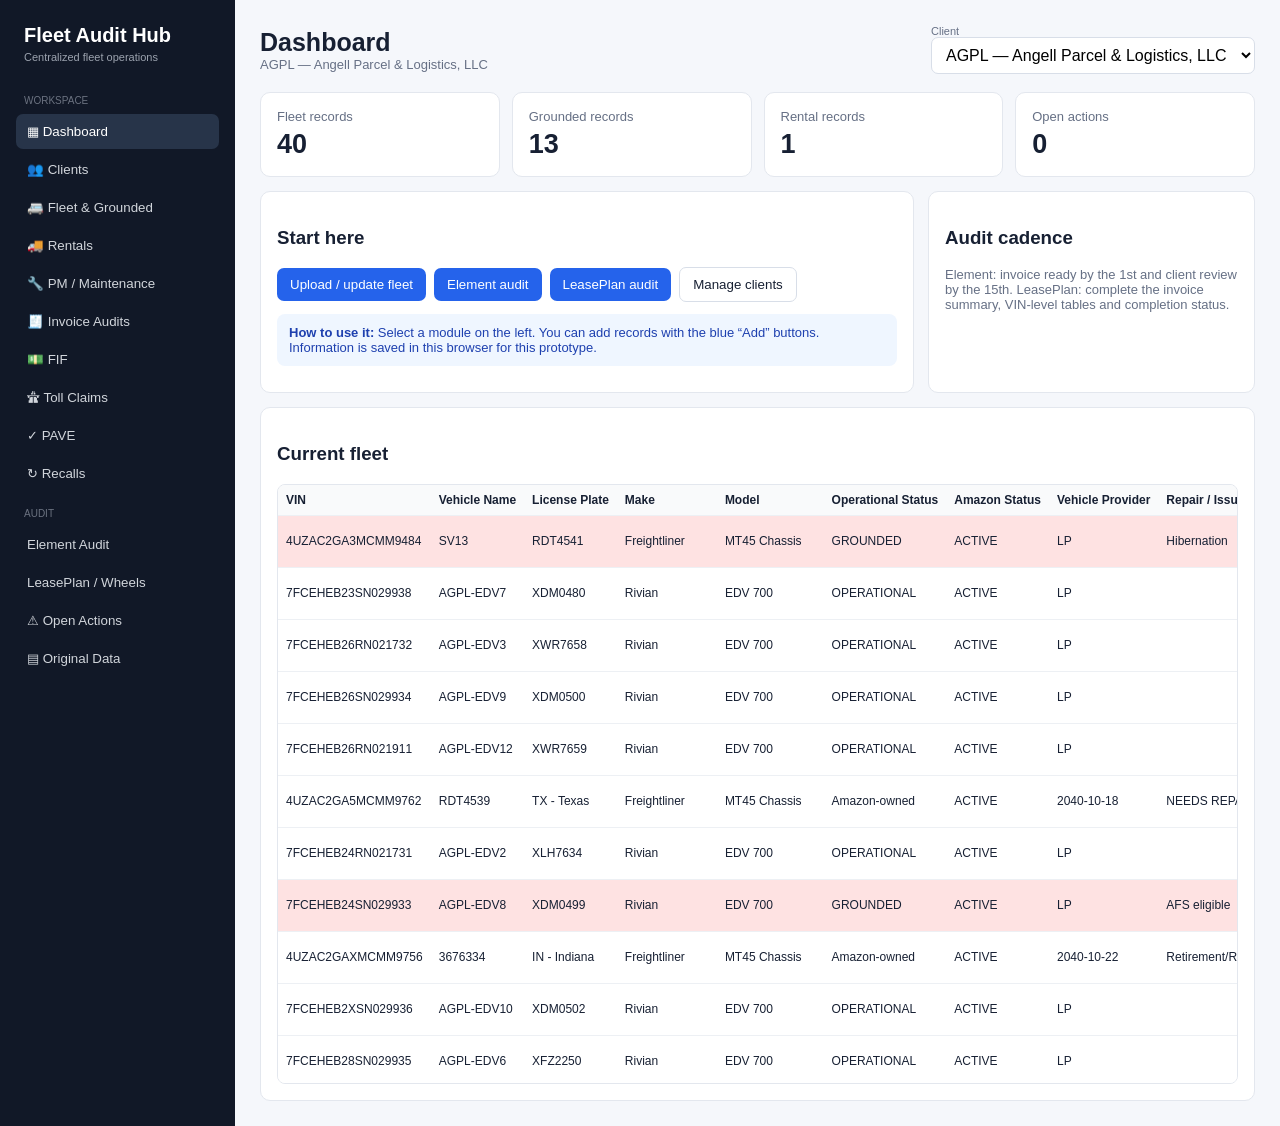
==== index.html @ c8ddaafe "Build fleet import and grounded vehicle workflow" ====
<!doctype html>
<html lang="en">
<head>
<meta charset="utf-8">
<meta name="viewport" content="width=device-width,initial-scale=1">
<title>Fleet Audit Hub</title>

<link rel="stylesheet" href="css/app.css">
</head>
<body>
<div class="app">
<aside class="side"><div class="brand">Fleet Audit Hub<span>Centralized fleet operations</span></div>
<div class="nav">
<div class="section">Workspace</div>
<button data-view="dashboard">▦ Dashboard</button>
<button data-view="clients">👥 Clients</button>
<button data-view="fleet">🚐 Fleet & Grounded</button>
<button data-view="rentals">🚚 Rentals</button>
<button data-view="maintenance">🔧 PM / Maintenance</button>
<button data-view="invoices">🧾 Invoice Audits</button>
<button data-view="fif">💵 FIF</button>
<button data-view="tolls">🛣 Toll Claims</button>
<button data-view="pave">✓ PAVE</button>
<button data-view="recalls">↻ Recalls</button>
<div class="section">Audit</div>
<button data-view="element">Element Audit</button>
<button data-view="leaseplan">LeasePlan / Wheels</button>
<button data-view="actions">⚠ Open Actions</button>
<button data-view="legacy">▤ Original Data</button>
</div></aside>
<main>
<div class="top"><div><h1 id="title">Dashboard</h1><div id="subtitle" class="muted">Your AGPL workbook, organized into one application.</div></div>
<div><div class="small">Client</div><select id="clientSelect" aria-label="Select client"><option>Loading clients…</option></select></div></div>
<div id="content"></div>
</main></div>

<script id="seed" type="application/json">{"Client Info": [[null, "Company", "Short Code", "Owner Name", "Email 1", "Phone Number", "Start Date", "End date:", null, null, "Y"], [null, "Angell Parcel & Logistics, LLC", "AGPL", "Adam", "adam@angellparcel.com", "920-265-7687", "2019-07-19T00:00:00", null, null, null, "N"], [null, "Things To know:", "Station Code", "Operations Manager ", "Email 1", "Phone Number", "Other DMGgo Services"], [null, "3700 San Jacinto Dr, Fort Worth, TX 76116,", "DDA9", "Dexter Smith-Ops", "DexterS@go-hq.com", "(682) 200-7675", "Recon"], [null, null, null, "Jessica Peak-HR", "ops@angellparcel.com", "(252) 531-0709", "Bookkeeping"], [null, null, null, "Alex Moore-Fleet", "johnathan.moore@angellparcel.com", "214-486-0131", "Payroll"], [null, null, null, null, null, null, "Onboarding"], [null, null, null, "Cortex Login", "Password"], [null, null, null, "AGPLfleet@DMGgo.com", "@gPl2024!", "2.6.2026", null, null, "2.13.2026"], [null, null, null, "Element Log-in", "Password", "(11) ELEMENT", "Amazon-leased", "EXTRA_LARGE_CARGO_VAN", "NO RENTALS AT THIS TIME-2.13.2026."], [null, "NOTES", null, "az87052", "Shipping2025!", "(5) ELEMENT", "Amazon-leased", "STEP_VAN_MEDIUM", "NO RENTALS AT THIS TIME-2.13.2026."], [null, "RIVIAN: adam@angellparcel.com\nShipping@1", null, "LeasePlan Log-in", "Password", "(1) ELEMENT", "Amazon-owned", "ELECTRIC_RPV_MEDIUM", "NO RENTALS AT THIS TIME-2.13.2026."], [null, "Amerit: amazondsp_agpl@ameritfleet.com\nShipCargo5498#!", null, "e9810aa4", "Transport@2026", "(1) ELEMENT", "Amazon-owned", "STEP_VAN_MEDIUM", "NO RENTALS AT THIS TIME-2.13.2026."], [null, "PAVE: AGPL.user\nParcel26", null, "Communication Plateform", null, "(8)WHEELS", "Amazon-owned", "STEP_VAN_MEDIUM", "NO RENTALS AT THIS TIME-2.13.2026."], [null, null, null, "ConnectTeam", "confirmed", "(11) WHEELS", "Amazon-owned", "ELECTRIC_RPV_MEDIUM", "NO RENTALS AT THIS TIME-2.13.2026."], [null, null, null, null, null, null, "Vendor Contacts:", "Phone #", "Address"], [null, null, null, null, null, null, "Amerit – Station Maintenance ", "Bobby Rhodes & Spencer Butler \nBrhodes@ameritfleet.com\nSbutler@ameritfleet.com", "3700 San Jacinto Dr, Fort Worth, TX 76116,"], [null, null, null, null, null, null, "Andy Jeffrey Collision", " (817) 485-6420", "5907 Denton Hwy #377, Haltom City, TX 76148"], [null, "Action Items:", null, null, null, null, "AutoNation Ford Fort Worth ", "(817) 200-4212", "5000 Bryant Irvin Rd, Fort Worth, TX 76132"], [null, "Fleet Specialist Assigned", "Chris", null, null, null, "Compass Collision", "Diego Martinez \n(817) 915-3308", "3020 Ramona Dr Building 1, Fort Worth, TX 76116"], [null, "AFS Submission", "Y", null, null, null, "Five Star Ford NRH \n", "Ronaldo  (682) 216-0574  Rguillen@5starford.com", "6618 NE Loop 820, North Richland Hills, TX 76180"], [null, "Portal Management - Rental Reciepts", "Y", null, null, null, "JS Fleet", "Joey Sassenhagen (817) 800-1692", "Keller, Texas, United States"], [null, "Element Log-in", "Y", null, null, null, "Mercedes Benz of Fort Worth", " (682) 267-8373-MAIN POC – Matt Butler (817) 263-3622 mbutler@parkplace.com", "5601 Bryant Irvin Rd. Fort Worth, TX 76132"], [null, "Wheels Log-in", "Y", null, null, null, "Pep Boys – Camp Bowie ", "\n(817) 560-4606", "7208 Highway 80 West, Fort Worth, TX 76116"], [null, "Toll Provider", "Y", null, null, null, "Premier Truck Group ", "1804 NE Loop 820, Fort Worth, TX 76106\n(817) 626-7090", "1804 NE Loop 820, Fort Worth, TX 76106 "], [null, "FIF Management", "Y", null, null, null, "Tire Company ", "Jeremy Butler jeremy.butler@stmtires.com ", "service410@stmtires.com"], [null, "Maintenace Coordination", "Y", null, null, null, "Midway tow", 4697535734], [null, "Part Sourcing", "Y", null, null, null, "Emergency Tire repair.", "1-833-736-0377"], [null, "Dealership calls", "Y", null, null, null, "Element Disputes", "Paul King – PaKing@elementCorp.com  TX, OK, AZ"], [null, "Securing Rentals", "Y"], [null, "PM Compliance", "Y"], [null, "Pave", "Y"], [null, "Marsh Reviews", "n"]], "Branded Fleet": [["vin (Last Up: 05/01/2026)", "serviceType", "vehicleName", "licensePlateNumber", "make", "model", "subModel", "status", "statusPriority", "statusReasonCode", "statusReasonMessage", "operationalStatus", "statusSearchValue", "subcontractorName", "vehicleProvider", "vehicleRegistrationType", "year", "type", "ownershipType", "ownershipStartDate", "ownershipEndDate", "pmStats", "registrationExpiryDate", "registeredState", "serviceTier", "stationCode"], ["4UZAC2GA3MCMM9484", "Standard Parcel Step Van - US", "SV13", "RDT4541", "Freightliner", "MT45 Chassis", "4X2 Chassis", "ACTIVE", 3, "HEALTHY", "", "GROUNDED", "Active", null, "LP", "PERMANENT", 2021, "Amazon-owned", "AMAZON_OWNED", "2020-10-22", "2040-10-22", null, "2025-12-30", "TX - Texas", "STEP_VAN_MEDIUM", "DDA9"], ["7FCEHEB23SN029938", "Standard Parcel Electric - Rivian MEDIUM", "AGPL-EDV7", "XDM0480", "Rivian", "EDV 700", "2dr Step Van", "ACTIVE", 3, "HEALTHY", "", "OPERATIONAL", "Active", null, "LP", "PERMANENT", 2025, "Amazon-owned", "AMAZON_OWNED", "2025-06-17", "2045-06-17", null, "2027-05-30", "TX - Texas", "ELECTRIC_RPV_MEDIUM", "DDA9"], ["7FCEHEB26RN021732", "Standard Parcel Electric - Rivian MEDIUM", "AGPL-EDV3", "XWR7658", "Rivian", "EDV 700", "2dr Step Van", "ACTIVE", 3, "HEALTHY", "", "OPERATIONAL", "Active", null, "LP", "PERMANENT", 2024, "Amazon-owned", "AMAZON_OWNED", "2024-09-18", "2044-09-18", null, "2027-02-27", "TX - Texas", "ELECTRIC_RPV_MEDIUM", "DDA9"], ["7FCEHEB26SN029934", "Standard Parcel Electric - Rivian MEDIUM", "AGPL-EDV9", "XDM0500", "Rivian", "EDV 700", "2dr Step Van", "ACTIVE", 3, "HEALTHY", "", "OPERATIONAL", "Active", null, "LP", "PERMANENT", 2025, "Amazon-owned", "AMAZON_OWNED", "2025-06-19", "2045-06-19", null, "2027-05-30", "TX - Texas", "ELECTRIC_RPV_MEDIUM", "DDA9"], ["7FCEHEB26RN021911", "Standard Parcel Electric - Rivian MEDIUM", "AGPL-EDV12", "XWR7659", "Rivian", "EDV 700", "2dr Step Van", "ACTIVE", 3, "HEALTHY", "", "OPERATIONAL", "Active", null, "LP", "PERMANENT", 2024, "Amazon-owned", "AMAZON_OWNED", "2024-09-19", "2044-09-19", null, "2027-02-27", "TX - Texas", "ELECTRIC_RPV_MEDIUM", "DDA9"], ["4UZAC2GA5MCMM9762", "Standard Parcel Step Van - US", "SV7", "RDT4539", "Freightliner", "MT45 Chassis", "4X2 Chassis", "ACTIVE", 3, "HEALTHY", "", "GROUNDED", "Active", null, "LP", "PERMANENT", 2021, "Amazon-owned", "AMAZON_OWNED", "2020-10-18", "2040-10-18", null, "2026-11-29", "TX - Texas", "STEP_VAN_MEDIUM", "DDA9"], ["7FCEHEB24RN021731", "Standard Parcel Electric - Rivian MEDIUM", "AGPL-EDV2", "XLH7634", "Rivian", "EDV 700", "2dr Step Van", "ACTIVE", 3, "HEALTHY", "", "OPERATIONAL", "Active", null, "LP", "PERMANENT", 2024, "Amazon-owned", "AMAZON_OWNED", "2024-09-18", "2044-09-18", null, "2026-09-29", "TX - Texas", "ELECTRIC_RPV_MEDIUM", "DDA9"], ["7FCEHEB24SN029933", "Standard Parcel Electric - Rivian MEDIUM", "AGPL-EDV8", "XDM0499", "Rivian", "EDV 700", "2dr Step Van", "ACTIVE", 3, "HEALTHY", "", "GROUNDED", "Active", null, "LP", "PERMANENT", 2025, "Amazon-owned", "AMAZON_OWNED", "2025-06-19", "2045-06-19", null, "2027-05-30", "TX - Texas", "ELECTRIC_RPV_MEDIUM", "DDA9"], ["4UZAC2GAXMCMM9756", "Standard Parcel Step Van - US", "SV15", "3676334", "Freightliner", "MT45 Chassis", "4X2 Chassis", "ACTIVE", 3, "HEALTHY", "", "GROUNDED", "Active", null, "LP", "PERMANENT", 2021, "Amazon-owned", "AMAZON_OWNED", "2020-10-22", "2040-10-22", null, "2026-03-30", "IN - Indiana", "STEP_VAN_MEDIUM", "DDA9"], ["7FCEHEB2XSN029936", "Standard Parcel Electric - Rivian MEDIUM", "AGPL-EDV10", "XDM0502", "Rivian", "EDV 700", "2dr Step Van", "ACTIVE", 3, "HEALTHY", "", "OPERATIONAL", "Active", null, "LP", "PERMANENT", 2025, "Amazon-owned", "AMAZON_OWNED", "2025-06-23", "2045-06-23", null, "2027-05-30", "TX - Texas", "ELECTRIC_RPV_MEDIUM", "DDA9"], ["7FCEHEB28SN029935", "Standard Parcel Electric - Rivian MEDIUM", "AGPL-EDV6", "XFZ2250", "Rivian", "EDV 700", "2dr Step Van", "ACTIVE", 3, "HEALTHY", "", "OPERATIONAL", "Active", null, "LP", "PERMANENT", 2025, "Amazon-owned", "AMAZON_OWNED", "2025-06-17", "2045-06-17", null, "2027-05-30", "TX - Texas", "ELECTRIC_RPV_MEDIUM", "DDA9"], ["4UZAC2GA9MCMM9599", "Standard Parcel Step Van - US", "SV11", "PSJ3016", "Freightliner", "MT45 Chassis", "4X2 Chassis", "ACTIVE", 3, "HEALTHY", "", "GROUNDED", "Active", null, "LP", "PERMANENT", 2021, "Amazon-owned", "AMAZON_OWNED", "2020-10-18", "2040-10-18", null, "2026-04-29", "TX - Texas", "STEP_VAN_MEDIUM", "DDA9"], ["7FCEHEB25SN029939", "Standard Parcel Electric - Rivian MEDIUM", "AGPL-EDV5", "XFZ2174", "Rivian", "EDV 700", "2dr Step Van", "ACTIVE", 3, "HEALTHY", "", "OPERATIONAL", "Active", null, "LP", "PERMANENT", 2025, "Amazon-owned", "AMAZON_OWNED", "2025-06-16", "2045-06-16", null, "2027-05-30", "TX - Texas", "ELECTRIC_RPV_MEDIUM", "DDA9"], ["4UZAC2GA9MCMM9733", "Standard Parcel Step Van - US", "SV14", "PSJ3015", "Freightliner", "MT45 Chassis", "4X2 Chassis", "ACTIVE", 3, "HEALTHY", "", "GROUNDED", "Active", null, "LP", "PERMANENT", 2021, "Amazon-owned", "AMAZON_OWNED", "2020-10-22", "2040-10-22", null, "2026-04-29", "TX - Texas", "STEP_VAN_MEDIUM", "DDA9"], ["7FCEHEB21RN021282", "Standard Parcel Electric - Rivian MEDIUM", "AGPL-EDV4", "XFZ2173", "Rivian", "EDV 700", "2dr Step Van", "ACTIVE", 3, "HEALTHY", "", "GROUNDED", "Active", null, "LP", "PERMANENT", 2024, "Amazon-owned", "AMAZON_OWNED", "2024-09-17", "2044-09-17", null, "2026-09-29", "TX - Texas", "ELECTRIC_RPV_MEDIUM", "DDA9"], ["7FCEHEB21SN029937", "Standard Parcel Electric - Rivian MEDIUM", "AGPL-EDV11", "XDM0501", "Rivian", "EDV 700", "2dr Step Van", "ACTIVE", 3, "HEALTHY", "", "OPERATIONAL", "Active", null, "LP", "PERMANENT", 2025, "Amazon-owned", "AMAZON_OWNED", "2025-06-23", "2045-06-23", null, "2027-05-30", "TX - Texas", "ELECTRIC_RPV_MEDIUM", "DDA9"], ["4UZAC2GA1MCMM9628", "Standard Parcel Step Van - US", "SV12", "PSJ3014", "Freightliner", "MT45 Chassis", "4X2 Chassis", "ACTIVE", 3, "HEALTHY", "", "GROUNDED", "Active", null, "LP", "PERMANENT", 2021, "Amazon-owned", "AMAZON_OWNED", "2020-10-18", "2040-10-18", null, "2026-09-29", "TX - Texas", "STEP_VAN_MEDIUM", "DDA9"], ["1F65F5KN5L0A11612", "Standard Parcel Step Van - US", "SV17", "NWY5396", "Ford", "Stripped Chassis", "4X2 Chassis 178.2-228.2 in. WB", "ACTIVE", 3, "HEALTHY", "", "GROUNDED", "Active", null, "LP", "PERMANENT", 2020, "Amazon-owned", "AMAZON_OWNED", "2024-03-31", "2044-03-31", null, "2026-03-30", "TX - Texas", "STEP_VAN_MEDIUM", "DDA9"], ["7FCEHEB20RN019152", "Standard Parcel Electric - Rivian MEDIUM", "AGPL-EDV1", "TZF0268", "Rivian", "EDV 700", "2dr Step Van", "ACTIVE", 3, "HEALTHY", "", "OPERATIONAL", "Active", null, "ELEMENT", "PERMANENT", 2024, "Amazon-owned", "AMAZON_OWNED", "2024-08-08", "2044-08-08", null, "2026-07-30", "TX - Texas", "ELECTRIC_RPV_MEDIUM", "DDA9"], ["WD4PF1CD4KP127996", "Standard Parcel - Extra Large Van - US", "AGPL-012", "MPG5570", "Mercedes-Benz", "Sprinter", "4x2 2500 3dr 170 in. WB High Roof Cargo Van (3.0L V6)", "ACTIVE", 3, "HEALTHY", "Until 2039-09-15.", "OPERATIONAL", "Active", null, "ELEMENT", "PERMANENT", 2019, "Amazon-leased", "AMAZON_LEASED", "2019-09-15", "2039-09-15", null, "2027-01-30", "TX - Texas", "EXTRA_LARGE_CARGO_VAN", "DDA9"], ["1F65F5KN6L0A01011", "Standard Parcel Step Van - US", "SV16", "VDM3979", "Ford", "Stripped Chassis", "4X2 Chassis 178.2-228.2 in. WB", "ACTIVE", 3, "HEALTHY", "", "GROUNDED", "Active", null, "ELEMENT", "PERMANENT", 2020, "Amazon-owned", "AMAZON_OWNED", "2023-09-21", "2043-09-21", null, "2027-03-30", "TX - Texas", "STEP_VAN_MEDIUM", "DDA9"], ["4UZAC2EA2LCLZ6942", "Standard Parcel Step Van - US", "SV5", "NRR7932", "Freightliner", "MT45 Chassis", "4X2 Chassis", "ACTIVE", 3, "HEALTHY", "Until 2040-07-07.", "OPERATIONAL", "Active", null, "ELEMENT", "PERMANENT", 2020, "Amazon-leased", "AMAZON_LEASED", "2020-07-07", "2040-07-07", null, "2026-08-30", "TX - Texas", "STEP_VAN_MEDIUM", "DDA9"], ["WD4PF1CD5KP116022", "Standard Parcel - Extra Large Van - US", "AGPL-017", "MSL7858", "Mercedes-Benz", "Sprinter", "4x2 2500 3dr 170 in. WB High Roof Cargo Van (3.0L V6)", "ACTIVE", 3, "HEALTHY", "Until 2039-10-15.", "OPERATIONAL", "Active", null, "ELEMENT", "PERMANENT", 2019, "Amazon-leased", "AMAZON_LEASED", "2019-10-15", "2039-10-15", null, "2026-09-29", "TX - Texas", "EXTRA_LARGE_CARGO_VAN", "DDA9"], ["4UZAC2EA1LCLZ6916", "Standard Parcel Step Van - US", "SV2", "NRR7930", "Freightliner", "MT45 Chassis", "4X2 Chassis", "ACTIVE", 3, "HEALTHY", "Until 2040-06-29.", "GROUNDED", "Active", null, "ELEMENT", "PERMANENT", 2020, "Amazon-leased", "AMAZON_LEASED", "2020-06-29", "2040-06-29", null, "2026-11-29", "TX - Texas", "STEP_VAN_MEDIUM", "DDA9"], ["WD4PF1CD3KP123874", "Standard Parcel - Extra Large Van - US", "AGPL-018", "MSL7860", "Mercedes-Benz", "Sprinter", "4x2 2500 3dr 170 in. WB High Roof Cargo Van (3.0L V6)", "ACTIVE", 3, "HEALTHY", "Until 2039-10-15.", "GROUNDED", "Active", null, "ELEMENT", "PERMANENT", 2019, "Amazon-leased", "AMAZON_LEASED", "2019-10-15", "2039-10-15", null, "2026-09-29", "TX - Texas", "EXTRA_LARGE_CARGO_VAN", "DDA9"], ["1FTYR3XM0KKB33996", "Standard Parcel - Extra Large Van - US", "AGPL-022", "MRB9338", "Ford", "Transit", "250 3dr LWB High Roof Extended Cargo Van w/Sliding Passenger Side Door", "ACTIVE", 3, "HEALTHY", "Until 2039-09-25.", "OPERATIONAL", "Active", null, "ELEMENT", "PERMANENT", 2019, "Amazon-leased", "AMAZON_LEASED", "2019-09-25", "2039-09-25", null, "2026-11-29", "TX - Texas", "EXTRA_LARGE_CARGO_VAN", "DDA9"], ["7FCEHEB29SN035985", "Standard Parcel Electric - Rivian MEDIUM", "LMR-EDV25", "Y151803", "Rivian", "EDV 700", "2dr Step Van", "ACTIVE", 3, "HEALTHY", "Until 2026-05-04.", "OPERATIONAL", "Active", null, "ELEMENT", "PERMANENT", 2025, "Amazon Branded Last Mile Rental (820576)", "AMAZON_RENTAL", "2026-01-27", "2026-05-04", null, "2026-12-30", "OR - Oregon", "ELECTRIC_RPV_MEDIUM", "DDA9"], ["4UZAC2EA1LCLZ6950", "Standard Parcel Step Van - US", "SV1", "NRR7931", "Freightliner", "MT45 Chassis", "4X2 Chassis", "ACTIVE", 3, "HEALTHY", "Until 2040-06-29.", "OPERATIONAL", "Active", null, "ELEMENT", "PERMANENT", 2020, "Amazon-leased", "AMAZON_LEASED", "2020-06-29", "2040-06-29", null, "2026-03-30", "TX - Texas", "STEP_VAN_MEDIUM", "DDA9"], ["1FTYR3XM9KKB34001", "Standard Parcel - Extra Large Van - US", "AGPL-021", "MSH5282", "Ford", "Transit", "250 3dr LWB High Roof Extended Cargo Van w/Sliding Passenger Side Door", "ACTIVE", 3, "HEALTHY", "Until 2039-10-20.", "OPERATIONAL", "Active", null, "ELEMENT", "PERMANENT", 2019, "Amazon-leased", "AMAZON_LEASED", "2019-10-20", "2039-10-20", null, "2026-09-29", "TX - Texas", "EXTRA_LARGE_CARGO_VAN", "DDA9"], ["7FCEHEB28RN020436", "Standard Parcel Electric - Rivian MEDIUM", "LMR-EDV27", "YXU867", "Rivian", "EDV 700", "2dr Step Van", "ACTIVE", 3, "HEALTHY", "Until 2026-05-12.", "OPERATIONAL", "Active", null, "ELEMENT", "PERMANENT", 2024, "Amazon Branded Last Mile Rental (831108)", "AMAZON_RENTAL", "2026-04-29", "2026-05-12", null, "2027-01-30", "GA - Georgia", "ELECTRIC_RPV_MEDIUM", "DDA9"], ["WD4PF1CD3KP116102", "Standard Parcel - Extra Large Van - US", "AGPL-020", "MSL7859", "Mercedes-Benz", "Sprinter", "4x2 2500 3dr 170 in. WB High Roof Cargo Van (3.0L V6)", "ACTIVE", 3, "HEALTHY", "Until 2039-11-25.", "OPERATIONAL", "Active", null, "ELEMENT", "PERMANENT", 2019, "Amazon-leased", "AMAZON_LEASED", "2019-11-25", "2039-11-25", null, "2026-11-29", "TX - Texas", "EXTRA_LARGE_CARGO_VAN", "DDA9"], ["4UZAC2EA0LCLZ6955", "Standard Parcel Step Van - US", "SV4", "3676467", "Freightliner", "MT45 Chassis", "4X2 Chassis", "ACTIVE", 3, "HEALTHY", "Until 2040-06-30.", "GROUNDED", "Active", null, "ELEMENT", "PERMANENT", 2020, "Amazon-leased", "AMAZON_LEASED", "2020-06-30", "2040-06-30", null, "2027-03-30", "IN - Indiana", "STEP_VAN_MEDIUM", "DDA9"], ["1FTYR3XM4KKB33998", "Standard Parcel - Extra Large Van - US", "AGPL-024", "MRC4025", "Ford", "Transit", "250 3dr LWB High Roof Extended Cargo Van w/Sliding Passenger Side Door", "ACTIVE", 3, "HEALTHY", "", "OPERATIONAL", "Active", null, "ELEMENT", "PERMANENT", 2019, "Amazon-owned", "AMAZON_OWNED", "2019-10-08", "2039-10-08", null, "2026-06-29", "TX - Texas", "EXTRA_LARGE_CARGO_VAN", "DDA9"], ["7FCEHEB2XRN020745", "Standard Parcel Electric - Rivian MEDIUM", "LMR-EDV19", "DZ67RY", "Rivian", "EDV 700", "2dr Step Van", "ACTIVE", 3, "HEALTHY", "Until 2026-05-04.", "OPERATIONAL", "Active", null, "ELEMENT", "PERMANENT", 2024, "Amazon Branded Last Mile Rental (820575)", "AMAZON_RENTAL", "2026-01-27", "2026-05-04", null, "2026-12-30", "FL - Florida", "ELECTRIC_RPV_MEDIUM", "DDA9"], ["4UZAC2EA7LCLZ6953", "Standard Parcel Step Van - US", "SV3", "NRR6766", "Freightliner", "MT45 Chassis", "4X2 Chassis", "ACTIVE", 3, "HEALTHY", "Until 2040-06-30.", "OPERATIONAL", "Active", null, "ELEMENT", "PERMANENT", 2020, "Amazon-leased", "AMAZON_LEASED", "2020-06-30", "2040-06-30", null, "2026-08-30", "TX - Texas", "STEP_VAN_MEDIUM", "DDA9"], ["WD4PF1CDXKP109194", "Standard Parcel - Extra Large Van - US", "AGPL-016", "RFK4940", "Mercedes-Benz", "Sprinter", "4x2 2500 3dr 170 in. WB High Roof Cargo Van (3.0L V6)", "ACTIVE", 3, "HEALTHY", "Until 2039-10-15.", "OPERATIONAL", "Active", null, "ELEMENT", "PERMANENT", 2019, "Amazon-leased", "AMAZON_LEASED", "2019-10-15", "2039-10-15", null, "2027-02-27", "TX - Texas", "EXTRA_LARGE_CARGO_VAN", "DDA9"], ["WD4PF1CD5KP132690", "Standard Parcel - Extra Large Van - US", "AGPL-011", "MPG6366", "Mercedes-Benz", "Sprinter", "4x2 2500 3dr 170 in. WB High Roof Cargo Van (3.0L V6)", "ACTIVE", 3, "HEALTHY", "Until 2039-09-17.", "GROUNDED", "Active", null, "ELEMENT", "PERMANENT", 2019, "Amazon-leased", "AMAZON_LEASED", "2019-09-17", "2039-09-17", null, "2026-10-30", "TX - Texas", "EXTRA_LARGE_CARGO_VAN", "DDA9"], ["WD4PF1CD0KP121368", "Standard Parcel - Extra Large Van - US", "AGPL-019", "MSL7861", "Mercedes-Benz", "Sprinter", "4x2 2500 3dr 170 in. WB High Roof Cargo Van (3.0L V6)", "ACTIVE", 3, "HEALTHY", "Until 2039-10-15.", "GROUNDED", "Active", null, "ELEMENT", "PERMANENT", 2019, "Amazon-leased", "AMAZON_LEASED", "2019-10-15", "2039-10-15", null, "2026-11-29", "TX - Texas", "EXTRA_LARGE_CARGO_VAN", "DDA9"], ["7FCEHEB23RN020425", "Standard Parcel Electric - Rivian MEDIUM", "LMR-EDV26", "YXU840", "Rivian", "EDV 700", "2dr Step Van", "ACTIVE", 3, "HEALTHY", "Until 2026-05-12.", "OPERATIONAL", "Active", null, "ELEMENT", "PERMANENT", 2024, "Amazon Branded Last Mile Rental (831107)", "AMAZON_RENTAL", "2026-04-29", "2026-05-12", null, "2027-01-30", "GA - Georgia", "ELECTRIC_RPV_MEDIUM", "DDA9"], ["1FTYR3XM2KKB34003", "Standard Parcel - Extra Large Van - US", "AGPL-023", "MRB9339", "Ford", "Transit", "250 3dr LWB High Roof Extended Cargo Van w/Sliding Passenger Side Door", "ACTIVE", 3, "HEALTHY", "", "GROUNDED", "Active", null, "ELEMENT", "PERMANENT", 2019, "Amazon-owned", "AMAZON_OWNED", "2019-10-02", "2039-10-02", null, "2026-11-29", "TX - Texas", "EXTRA_LARGE_CARGO_VAN", "DDA9"], ["1F65F5KN5L0A11612", "SV17", "NWY5396", "TX - Texas", "Ford", "Stripped Chassis", "GROUNDED", null, "LP", "PERMANENT", 2020, "Amazon-owned", "STEP_VAN_MEDIUM", "2024-03-31", "2044-03-31", null, "2026-03-30", "DDA9"], ["4UZAC2GAXMCMM9756", "SV15", "3676334", "IN - Indiana", "Freightliner", "MT45 Chassis", "OPERATIONAL", null, "LP", "PERMANENT", 2021, "Amazon-owned", "STEP_VAN_MEDIUM", "2020-10-22", "2040-10-22", null, "2026-03-30", "DDA9"], ["4UZAC2GA5MCMM9762", "SV7", "RDT4539", "TX - Texas", "Freightliner", "MT45 Chassis", "OPERATIONAL", null, "LP", "PERMANENT", 2021, "Amazon-owned", "STEP_VAN_MEDIUM", "2020-10-18", "2040-10-18", null, "2026-11-29", "DDA9"], ["4UZAC2GA6MCMM9303", "SV8", "RDT4507", "TX - Texas", "Freightliner", "MT45 Chassis", "OPERATIONAL", null, "LP", "PERMANENT", 2021, "Amazon-owned", "STEP_VAN_MEDIUM", "2020-10-18", "2040-10-18", null, "2026-11-29", "DDA9"], ["WD3PE7CD8JP643500", "2025-01-16T00:00:00", "Specialty vehicle usage constraint"], ["4UZAC2GA4MCMM9753", "2025-10-23T00:00:00", "HIBERNATION"], ["sent these to Spencer to get removed from the portal 2.10.2026-cw"], ["WD3PE7CD1JP645427", "2024-06-19T00:00:00", "RETIRED"], ["4UZAC2GA2MCMM9606", "2024-07-11T00:00:00", "RETIRED"], ["WD4PF1CD7KP109847", "2024-10-23T00:00:00", "RETIRED"], ["WD4PF1CD7KP109833", "2024-09-19T00:00:00", "RETIRED"], ["WD4PF1CD0KP111231", "2024-10-07T00:00:00", "INACTIVE"], ["WD3PE7CD3JP646689", "2022-08-13T00:00:00", "INACTIVE"], ["WD3PE7CDXJP646687", "2022-08-13T00:00:00", "INACTIVE"], ["WD3PE7CD0JP646679", "2021-04-28T00:00:00", "INACTIVE"], ["WD3PE7CDXJP645426", "2022-08-13T00:00:00", "INACTIVE"], ["WD3PE7CD6JP645424", "2021-04-28T00:00:00", "INACTIVE"], ["4UZAC2GA6MCMM9608", "2024-07-18T00:00:00", "INACTIVE"], ["WD3PE7CDXJP645927", "2022-09-28T00:00:00", "INACTIVE"], ["WD3PE7CD4JP645406", "2024-06-19T00:00:00", "INACTIVE"], ["WD3PE7CD5JP646306", "2022-09-28T00:00:00", "INACTIVE"], ["WD3PE7CD7JP643536", "2021-04-30T00:00:00", "INACTIVE"], ["WD3PE7CD2JP643508", "2022-08-20T00:00:00", "INACTIVE"]], "Rental Tracker": [["Last updated: 05/01/2026"], ["vin", "serviceType", "vehicleName", "licensePlateNumber", "make", "model", "subModel", "status", "statusPriority", "statusReasonCode", "statusReasonMessage", "operationalStatus", "statusSearchValue", "subcontractorName", "vehicleProvider", "vehicleRegistrationType", "year", "type", "ownershipType", "ownershipStartDate", "ownershipEndDate", "pmStats", "registrationExpiryDate", "registeredState", "serviceTier", "stationCode"]], "Van Info": [["05.04.2026", "Grounded vans"], ["Van #", "Vin #", "Date Grounded", "Repiar/Issue", "At Dealership", "Location", "AFS Eligible", "Repair Status", "Notes", "Repair Issue", "Repair Issue"], ["SV13", "4UZAC2GA3MCMM9484", "2025-08-25T00:00:00", "Mechanical", "Yes", "Amerit onsite", "N/A", "Under Repair", "BATTERY-NOT COVERED", "Hibernation", "Hibernation"], ["SV15", "4UZAC2GAXMCMM9756", "2026-03-10T00:00:00", "Hibernation", null, "Station", "Yes", null, "Selected for Hibernation ", "Retirement/Redeployment", "Retirement/Redeployment"], ["AGPL-019", "WD4PF1CD0KP121368", "2025-12-03T00:00:00", "Backup Camera", "Yes", "Amerit onsite", "Rejected - Non Policy", "Under Repair", "NOT COVERED", "Body Damage", "Body Damage"], ["SV4", "4UZAC2EA0LCLZ6955", "2025-12-03T00:00:00", "Mechanical", "Yes", "Amerit onsite", "Yes", "Under Repair", "Exhaust issues", "HVAC", "HVAC"], ["SV17", "1F65F5KN5L0A11612", "2025-12-08T00:00:00", "Mechanical", "Yes", "Amerit onsite", "Yes", "Under Repair", "Not covered under warranty", "Registration ", "Registration "], ["AGPL-023 ", "1FTYR3XM2KKB34003", "2026-03-10T00:00:00", "Hibernation", null, "Station", "Yes", null, "Selected for Hibernation ", "Mechanical", "Mechanical"], ["AGPL-EDV4", "7FCEHEB21RN021282", "2026-04-20T00:00:00", "Body Damage", null, "Jeffrey", null, null, "Multiple Damage Accident", "Lights", "Lights"], ["SV11", "4UZAC2GA9MCMM9599", "2026-03-10T00:00:00", "Hibernation", null, "Station", "Yes", null, "Selected for Hibernation ", "Safety signals"], ["SV12", "4UZAC2GA1MCMM9628", "2026-03-10T00:00:00", "Hibernation", null, "Station", "Yes", null, "Selected for Hibernation ", "Repair Stutus:"], ["SV14", "4UZAC2GA9MCMM9733", "2026-03-10T00:00:00", "Hibernation", null, "Station", "Yes", null, "Selected for Hibernation ", "Under Review"], ["AGPL-018", "WD4PF1CD3KP123874", "2026-03-10T00:00:00", "Hibernation", null, "Station", "Yes", null, "Selected for Hibernation ", "Rejected"], ["SV2", "4UZAC2EA1LCLZ6916", "2026-04-21T00:00:00", "Mechanical", null, "Station ", "Rejected - Non Policy", "Under Repair", "Warning light - Check engine light ", "N/A"], ["SV16", "1F65F5KN6L0A01011", "2026-03-10T00:00:00", "Hibernation", null, "Station", "Yes", null, "Selected for Hibernation ", "Rejected - Non Policy"], ["SV7", "4UZAC2GA5MCMM9762", "2026-03-10T00:00:00", "Hibernation", null, "Station", "Yes", null, "Selected for Hibernation ", "NEEDS REPAIR"], ["AGPL-EDV8", "7FCEHEB24SN029933", "2026-04-28T00:00:00", "Lights ", null, "N/A", null, "Under Repair", "Light repair", "AFS eligible"], ["AGPL-020", "WD4PF1CD3KP116102", "2026-05-01T00:00:00", "Light Repair", null, "N/A", null, null, "Lights", "Yes"], ["AGPL-011", "WD4PF1CD5KP132690", "2026-03-31T00:00:00", "Mechanical", "Yes", "Park Place Motorcars Mercedes-Benz Fort Worth-5601 Bryant Irvin Rd, Fort Worth, TX 76132", "Yes", "NEEDS REPAIR", "Engine ", "No"], [null, null, null, null, null, null, null, null, null, "Status"], [null, null, null, null, null, null, null, null, null, "In Progress"], [null, null, null, null, null, null, null, null, null, "Resolved"], [null, null, null, null, null, null, null, null, null, "Open"], [null, null, null, null, null, null, null, null, null, "Rejected"], ["AGPL-024", "1FTYR3XM4KKB33998", "2025-12-30T00:00:00", "Mechanical", "Yes", "Gerrado ", "Rejected - Non Policy", "Under Repair", "Sliding door repair"], ["SV3", "4UZAC2EA7LCLZ6953", "2025-11-24T00:00:00", "Mechanical", "Yes", "Premier", "N/A", "Under Repair", "Lights-HEADLIGHTS STAY ON"], ["AGPL-024", "1FTYR3XM4KKB33998", "2026-01-19T00:00:00", "N/A", "N/A", "N/A", "N/A", "N/A", "Due to inspection defect"], ["LMR-EDV19", "7FCEHEB2XRN020745", "2026-01-16T00:00:00", "Body Damage", "Yes", "Gerrado", "N/A", "Under Repair", "Body Damage"], ["AGPL-020", "WD4PF1CD3KP116102", "2026-01-28T00:00:00", "Mechanical", "Yes", "Gerrado", "N/A", "Under Repair", "Sliding door"], ["AGPL-016", "WD4PF1CDXKP109194", "2026-01-05T00:00:00", "Light Repair", "Yes", "Park Place Mercedes", "N/A", "Under Repair", "Lost only set of Keys"], ["SV3", "4UZAC2EA7LCLZ6953", "2026-02-02T00:00:00", "Mechanical", "Yes", "Amerit onsite", "Rejected - Non Policy", "Under Repair", "ENGINE-Not covered under warranty"], ["AGPL-EDV5", "7FCEHEB25SN029939", "2026-02-06T00:00:00", "Mechanical", "Yes", "Rivian ", "N/A", "Under Repair", "Windshield Crack More Than 6\""]], "PMS": [["2.18.2026", "PM DUE AND UPCOMING", "AMAZON CORTEX", " ", " ", "VERO 2.18.2026", "VIN", "Operational Status", "Vehicle Last Utilized"], ["VIN# ", "VAN Name", "PM/ mileage", "Scheduled/Requested", "**AT THE BODY SHOP**"], [null, null, null, "DUE NOW", "**OVER DUE**", "NO FINDINGS"], [null, null, null, null, "***DUE NOW***", "Last Refresh Time : 03-01-2026 11:07 am PDT."], ["1FTYR3XM0KKB33996", "AGPL-022", "OIL CHANGE/ROTATE TIRES", "113245 miles", "**UNDER 1 K**", "Refresh Cadence: Daily"], ["4UZAC2GA9MCMM9599", "SV11", "SV OIL CHANGE ", "(306 miles)", "**OUT OF SERVICE**"], ["4UZAC2GAXMCMM9756", "SV15", "SV OIL CHANGE ", "(1077 miles)", "**GROUNDED**"], [null, null, null, null, "***AFS ELIGIBLE***"], ["VIN/VAN", "VAN", "ISSUE", "NOTES", "RO#", "CURRENT STATUS", "OPENED", "SCHEDULED", "UPDATE-DATE"], ["WD4PF1CD5KP132690", "AGPL-011"], ["WD4PF1CD4KP127996", "AGPL-012"], ["WD4PF1CDXKP109194", "AGPL-016"], ["WD4PF1CD5KP116022", "AGPL-017", "SLIDING DOOR", null, null, "GROUNDED AT THE STATION WILL GO TO GERRADOS UPON NEW FIF", null, null, "WILL BE PU FROM MERCEDES"], ["WD4PF1CD3KP123874", "AGPL-018", "SLIDING DOOR", null, null, "GROUNDED AT THE STATION WILL GO TO GERRADOS UPON NEW FIF", "READY FOR PICK UP-2.17.2026-CW", null, "FIF REPLINISHES 4.01.2026"], ["WD4PF1CD0KP121368", "AGPL-019", "CAMERAS AND MONITORS", "NO MONITOR", "522-00015926", "2.17.2026", "2.11.2026"], ["WD4PF1CD3KP116102", "AGPL-020"], ["1FTYR3XM9KKB34001", "AGPL-021"], ["1FTYR3XM0KKB33996", "AGPL-022"], ["1FTYR3XM2KKB34003", "AGPL-023", "Smells, Odors & Smoke", "Has an exhaust leak, venting exhaust into the van.", "522-00016060", null, "2.17.2026"], ["1FTYR3XM4KKB33998", "AGPL-024"], ["4UZAC2EA1LCLZ6950", "SV01", "Smells, Odors & Smoke", "EXHAUST LEAK", "522-00016061", null, "2.17.26"], ["4UZAC2EA1LCLZ6916", "SV02"], ["4UZAC2EA7LCLZ6953", "SV03"], ["4UZAC2EA0LCLZ6955", "SV04", "EXHAUST LEAK INTO VAN", null, "522-00016062", null, "2.17.26"], ["4UZAC2EA0LCLZ6955", "SV04", "Suspension Vehicle bouncesShakes between 40 & 50mph", null, "522-00015455", "NEED MORE TIME-2.4.26", "2026-01-21T00:00:00", "2026-02-03T00:00:00"], ["4UZAC2EA2LCLZ6942", "SV05"], ["4UZAC2GA5MCMM9762", "SV07"], ["4UZAC2GA6MCMM9303", "SV08", "SUSPENSION  ", "SHAKING 40-50MPH", "522-00016063"], ["4UZAC2GA6MCMM9303", "SV08", "EXHAUST SYSTEMS DIAGNOSTICS", "OVERHEATED", "522-00016064"], ["4UZAC2GA6MCMM9303", "SV08", "WIPERS", "WIPER MOTOR", "522-00016065"], ["4UZAC2GA9MCMM9599", "SV11", "ENGINES AND TRANS", "SLOW TO ACCELERATE", "522-00016066"], ["4UZAC2GA9MCMM9599", "SV11", "Warning Lights & Gauges", "CEL LIGHT FLASHING", "522-00016067"], ["4UZAC2GA9MCMM9599", "SV11", "Mechanical/Engine ", "Engine misfire", "522-00016240"], ["4UZAC2GA1MCMM9628", "SV12"], ["4UZAC2GA3MCMM9484", "SV13", "Electrical & Lighting", "BAD WIRING BETWEEN ALTERNATOR AND BATTERY", "NA", "Premier trucking center", "GABE IS SA", "2.18.2026-cw"], ["4UZAC2GA9MCMM9733", "SV14"], ["4UZAC2GA9MCMM9733", "SV14", "Lights", "Cab light doesnt turn on", "522-00016239"], ["4UZAC2GAXMCMM9756", "SV15"], ["1F65F5KN6L0A01011", "SV16", "Rear View/360 Camera", "CAMERA IS COMPLETELY MISSING ", "522-00015773", "JOB NOT COMPLETED", "Estimate request-2.10.2026"], ["1F65F5KN6L0A01011", "SV16", " BRAKES DIAGNOSTICS-522-00015716", null, "522-00015716"], ["1F65F5KN5L0A11612", "SV17", "HEAD GASKET", "RUNNING BAD", "DIAGNOSING", "Premier trucking center", "2026-02-20T00:00:00"], ["1F65F5KN5L0A11612", "SV17", "STARTER", "DOES NOT START", "UNDER REPAIR", "5 STAR FORD NHR", "2.3.26", "2.2.26"], ["7FCEHEB20RN019152", "AGPL-EDV1"], ["7FCEHEB24RN021731", "AGPL-EDV2"], ["7FCEHEB26RN021732", "AGPL-EDV3"], ["7FCEHEB21RN021282", "AGPL-EDV4"], ["7FCEHEB25SN029939", "AGPL-EDV5"], ["7FCEHEB28SN029935", "AGPL-EDV6"], ["7FCEHEB23SN029938", "AGPL-EDV7"], ["7FCEHEB24SN029933", "AGPL-EDV8", "displaying an airbag needs to be serviced", null, "2.18.2026-8pm"], ["7FCEHEB26SN029934", "AGPL-EDV9"], ["7FCEHEB2XSN029936", "AGPL-EDV10"], ["7FCEHEB21SN029937", "AGPL-EDV11"], ["7FCEHEB26RN021911", "AGPL-EDV12"], ["7FCEHEB26RN021911", "AGPL-EDV12"], ["7FCEHEB26RN021732", "AGPL-EDV3"], ["WD4PF1CDXKP109194", "AGPL-016", "RFK4940(TX)"], ["WD4PF1CD4KP127996", "AGPL-012", "MPG5570(TX)"], ["COMPLETED JOBS***COMPLETED JOBS", "COMPLETED JOBS***COMPLETED JOBS", "COMPLETED JOBS***COMPLETED JOBS", "COMPLETED JOBS***COMPLETED JOBS", "COMPLETED JOBS***COMPLETED JOBS", "COMPLETED JOBS***COMPLETED JOBS", "COMPLETED JOBS***COMPLETED JOBS", "COMPLETED JOBS***COMPLETED JOBS", "COMPLETED JOBS***COMPLETED JOBS"], [" SV12 - Ignition switch needs to be remounted."], ["SV13 - Battery not charging correctly, bad wiring between battery and alternator."], [" SV14 - check engine light flashing, slow to accelerate"], [" SV16 - Camera monitor taken out by Amerit, no backup camera."]], "FMC Tracker": [["FMC Tracker ", null, null, null, null, null, null, null, null, null, null, null, null, null, null, null, "Total Recaptured "], [null, null, null, null, null, null, null, null, null, null, null, null, null, null, null, null, "=SUM(N5:N200)", null, null, null, null, null, "In Progress", "Invoice Type", "Status on reply", null, "Case Submitted", null, "Case Status", null, "Action needed"], ["Month of Invoice", "Invoice Type", "Date Downloaded", "Review sent to client", "Sent to FMC Contact", "Status on reply", "Action Needed?", "Results communicated to client [Initial and date]", "Case submitted [Initial & date]", "Case #", "Case Status", "Last Communication date", "Amazon Response", "Total to be credited or refunded", "Final Results", "Notes - Out come on case/Course of action", null, null, null, null, null, null, "Resolved", "LeasePlan", "Pending", null, "Yes", null, "In Progress", null, "Yes"], ["2026-01-25T00:00:00", "Element", "12.23.2025-cw", "12.29.25-CW", "12.29.2025-CW", null, "N/A", "N/A", "1.6.26-cw", 7061122, "PENDING", "1.8.26", "N/A", "N/A", "N/A", "Determined to be DSP reponsibility", null, null, null, null, null, null, null, null, "Received ", null, null, null, null, null, "No"], ["2026-01-26T00:00:00", "LeasePlan", "1.26.26-cw", "1.26.26-cw", "1.26.26-cw", "Pending", "N/A", "N/A", "Wheels submitted ", " case #10116155", "Resolved", "1.29.26-cw", "Breakdown confirmed.", 172.21, "Resolved", " will be credited to the next invoice.", null, null, null, null, null, null, "Rejected", null, "N/A", null, null, null, "Open", null, "N/A"], ["2026-02-26T00:00:00", "Element", "1.26.26-CW", "1.26.26-CW", "1.26.26-CW", "Rejected", "NO", "1.30.26.CW", "N/A", "N/A", "Rejected", "1.29.26-cw", "N/A", "N/A", "N/A", "Determined to be DSP reponsibility", null, null, null, null, null, null, null, null, null, null, null, null, "Rejected"], ["2026-02-26T00:00:00", "LeasePlan", "02.27.2026-FA", "3.05.26-FA", "3.05.26-FA", "Yes", "Yes", "2026-03-13T00:00:00", "Wheels submitted ", "N/A", "Resolved", "2026-03-13T00:00:00", "Credit will be sent", 162.22, "Resolved", null, null, null, null, null, null, null, null, null, null, null, null, null, "Pending DSP action"], ["2026-03-26T00:00:00", "Element", "03/05/2026-FA", "3/12/2026-FA", "3/12/2026-FA", "N/A", "N/A"], ["2026-04-26T00:00:00", "Element", "04/02/2026-FA", "04/02/2026-FA", "04/02/2026-FA", "Yes", "Yes", null, "04.02.2026", 7728640, "Resolved", "04.02.2026", "Charges not liable for credit"], ["2026-03-26T00:00:00", "LeasePlan", "04/19/2026-FA", "2026-05-01T00:00:00", "2026-05-01T00:00:00", "Received ", "Yes", "2026-05-07T00:00:00", "05.05.26", 10816895, "Resolved", "05.07.2026", "Credit will be sent", 323, "Resolved", "Credits"], ["2026-04-26T00:00:00", "LeasePlan", "04/19/2026-FA", "2026-05-01T00:00:00", "2026-05-01T00:00:00", "Received ", "Yes", "2026-05-07T00:00:00", "05.05.26", 10841989, "Resolved", "05.07.2026", "Credit will be sent", 30.03, "Resolved", "Credits"], ["2026-05-26T00:00:00", "Element", "05/06/2026-FA", "2026-05-13T00:00:00", "N/A", "N/A", "No"], ["2026-05-26T00:00:00", "LeasePlan", "2026-05-18T00:00:00", "2026-05-20T00:00:00", "Yes", "Pending"], ["2026-06-26T00:00:00", "Element", "2026-06-03T00:00:00", "2026-06-09T00:00:00", "Yes", "Received ", "Yes", null, "Submitted to Element Link"], ["2026-06-26T00:00:00", "LeasePlan", "2026-06-23T00:00:00", "2026-07-01T00:00:00", "N/A", "N/A", "N/A"], ["2026-07-26T00:00:00", "Element", "2026-07-01T00:00:00", "2026-07-17T00:00:00", "Yes", "Received ", "Yes", null, "Submitted through Element Link", null, "In Progress"], ["2026-07-26T00:00:00", "LeasePlan", "2026-07-16T00:00:00", "2026-07-23T00:00:00", "Yes", "Pending"], ["2026-08-26T00:00:00", "Element", "2026-07-31T00:00:00", "2026-08-03T00:00:00", "Yes", "Received ", "Yes"], ["2026-09-26T00:00:00", "Element", "2026-08-31T00:00:00", "2026-09-01T00:00:00", "Yes", "Received ", "Yes"]], "FIF Tracker": [["FIF Tracker"], [null, null, null, null, null, null, null, null, null, null, "Grand Total;", null, null, null, null, "Status:"], ["Date Submitted", "Claim Number", "Status ", "Amount approved", "Notes:", null, null, null, null, null, 16533.14, "Where did this come from?", null, null, null, "Approved "], ["1.5.26", "40346-055", "Approved ", 357.23, "VIN-3998-repair", null, null, null, null, null, null, null, null, null, null, null, "Pending "], ["1.9.26", "23791-642", "Approved ", 315, "Vin-9194", null, null, null, null, null, null, null, null, null, null, "Rejected"], ["1.30.26", "90978-801", "Approved ", 577.5, "VIN-1612", null, null, null, null, null, "FIF Balance:"], ["2.3.26", "06817-893", "Approved ", 1734.14, "VIN-0745", null, null, null, null, null, 19905.73], ["2.18.26", "31938-664", "Approved ", 1055, "vin-7996"], ["2026-04-09T00:00:00", "35309-415", "Rejected", 2111.9, "No Receipt "], ["2026-04-10T00:00:00", "52178-894", "Approved ", 1261.11, "VIN 9937 body damages"], ["2026-04-28T00:00:00", "91408-771", "Approved ", 294.07, "VIN 3998 PM"], ["2026-05-27T00:00:00", "71707-337", "Approved ", 18.5, "VIN 6950 Registration "], ["2026-05-27T00:00:00", "17912-464", "Approved ", 15.13], ["2026-06-08T00:00:00", "72801-548", "Approved ", 18.5], ["2026-06-02T00:00:00", "04865-481", "Rejected", 414.75, "Repair invoice insufficient"], ["2026-06-08T00:00:00", "41949-278", "Approved ", 10.99], ["2026-06-08T00:00:00", "40752-722", "Approved ", 18.5], ["2026-06-26T00:00:00", "97859-781", "Approved ", 324.75], ["2026-06-30T00:00:00", "05345-895", "Approved ", 3788.75], ["2026-07-14T00:00:00", "69956-607", "Rejected", 16.61], ["2026-07-14T00:00:00", "52405-885", "Rejected", 25.97], ["2026-07-23T00:00:00", "05226-693", "Approved ", 3101.36], ["2026-07-23T00:00:00", "52032-777", "Approved ", 3642.61]], "Toll Tracker": [[2026], ["Date Submitted", "Case Number", "Type", "Expecting", "Approved", "Resolved date", null, null, null, null, null, null, "Grand Total:"], ["2025-12-29T00:00:00", 7005477, "Element", 95, 35, "1.5.26", null, null, null, null, null, null, "=SUM(E5:E67)", null, null, null, null, "Wheels/LeasePlan"], ["2025-12-30T00:00:00", 6918660, "Wheels/LeasePlan", 143.08, 143.08, "1.6.26", null, null, null, null, null, null, null, null, null, null, null, "Element"], ["1.26.26", 7222002, "Element", 114.44, 34.44, "2.1.26-cw", null, null, null, null, null, null, null, null, null, null, null, "Other"], ["1.26.26", 7221999, "Wheels/LeasePlan", 594, 594, "2.1.26-cw"], ["2026-03-05T00:00:00", 7510674, "Wheels/LeasePlan", 846.26, 846.26, "03/10/2026-FA"], ["2026-03-12T00:00:00", 7561168, "Element", 114.44, 37.84, "03.15.2026-FA"], ["2026-04-02T00:00:00", 7728640, "Element", 51.98, 51.98, "4/4/2026-FA"], ["2026-05-05T00:00:00", 7962928, "Wheels/LeasePlan", 757, 756.5, "2026-05-06T00:00:00"], ["2026-05-05T00:00:00", 7962932, "Wheels/LeasePlan", 786, 786.18, "2026-05-06T00:00:00"], ["2026-05-14T00:00:00", 8034052, "Element", 133.76, 43.76, "2026-05-15T00:00:00"], ["2026-05-20T00:00:00", 8075525, "Wheels/LeasePlan", 811.68, 811.68, "2026-05-22T00:00:00"], ["2026-06-09T00:00:00", 8288646, "Element", 116.74, 36.74, "2026-06-15T00:00:00"], ["2026-07-01T00:00:00", 8631805, "Wheels/LeasePlan", 918, 917.9, "2026-07-07T00:00:00"], ["2026-07-17T00:00:00", 8924383, "Element", 91.91, 31.09, "2026-07-22T00:00:00"], ["2026-07-23T00:00:00", 9031255, "Wheels/LeasePlan", 862.34, 862.34, "2026-07-28T00:00:00"], ["2026-08-03T00:00:00", 9209640, "Element", 198.5, 63.5, "`"], ["2026-09-14T00:00:00", 10109890, "Element", 189.14, 59.14, "2026-09-17T00:00:00"]], "Recalls": [["No Recalls at this time", "1.21.26"]], "Pave": [[null, "List of VINs that need to be Inspected by the due date:", null, null, null, "(due date)", null, 0.27], ["NOT COMPLETED", "VIN", "MAKE", "MODEL", "YEAR", "Due Date", "Last Pave Completed", "***GROUNDED***"], ["AGPL-011", "WD4PF1CD5KP132690", "MERCEDES-BENZ", "SPRINTER", 2019, "2026-03-31T00:00:00", "2025-11-21T00:00:00"], ["AGPL-012", "WD4PF1CD4KP127996", "MERCEDES-BENZ", "Sprinter", 2019, null, "3.31.26."], ["AGPL-016", "WD4PF1CDXKP109194", "MERCEDES-BENZ", "SPRINTER", 2019, "2026-03-31T00:00:00", "2025-10-09T00:00:00"], ["AGPL-017", "WD4PF1CD5KP116022", "MERCEDES-BENZ", "Sprinter", 2019, null, "3.31.26."], ["AGPL-018", "WD4PF1CD3KP123874", "MERCEDES-BENZ", "SPRINTER", 2019, "2026-03-31T00:00:00", "2025-10-24T00:00:00"], ["AGPL-019", "WD4PF1CD0KP121368", "MERCEDES-BENZ", "Sprinter", 2019, null, "3.31.26."], ["AGPL-021", "1FTYR3XM9KKB34001", "FORD", "TRANSIT", 2019, "2026-03-31T00:00:00", "2025-10-06T00:00:00"], ["AGPL-022", "1FTYR3XM0KKB33996", "FORD", "TRANSIT", 2019, "2026-03-31T00:00:00", "2025-10-09T00:00:00"], ["AGPL-023", "1FTYR3XM2KKB34003", "FORD", "TRANSIT", 2019, "2026-03-31T00:00:00", "2025-12-29T00:00:00"], ["AGPL-EDV1", "7FCEHEB20RN019152", "RIVIAN", "EDV 700", 2024, null, "3.31.26.", "case#6957236"], ["AGPL-EDV10", "7FCEHEB2XSN029936", "RIVIAN", "EDV 700", 2025, null, "3.31.26."], ["AGPL-EDV11", "7FCEHEB21SN029937", "RIVIAN", "EDV 700", 2025, "2026-03-31T00:00:00", "2025-10-07T00:00:00"], ["AGPL-EDV12", "7FCEHEB26RN021911", "RIVIAN", "EDV 700", 2024, "2026-03-31T00:00:00", "2025-10-29T00:00:00"], ["AGPL-EDV2", "7FCEHEB24RN021731", "RIVIAN", "EDV 700", 2024, "2026-03-31T00:00:00", "2025-10-22T00:00:00"], ["AGPL-EDV3", "7FCEHEB26RN021732", "RIVIAN", "EDV 700", 2024, "2026-03-31T00:00:00", "2025-12-29T00:00:00"], ["AGPL-EDV4", "7FCEHEB21RN021282", "RIVIAN", "EDV 700", 2024, "2026-03-31T00:00:00", "2025-12-19T00:00:00"], ["AGPL-EDV5", "7FCEHEB25SN029939", "RIVIAN", "EDV 700", 2025, "2026-03-31T00:00:00", "2025-12-31T00:00:00"], ["AGPL-EDV6", "7FCEHEB28SN029935", "RIVIAN", "EDV 700", 2025, "2026-03-31T00:00:00", "2025-12-30T00:00:00"], ["AGPL-EDV7", "7FCEHEB23SN029938", "RIVIAN", "EDV 700", 2025, "2026-03-31T00:00:00", "2025-12-29T00:00:00"], ["AGPL-EDV8", "7FCEHEB24SN029933", "RIVIAN", "EDV 700", 2025, "2026-03-31T00:00:00", "2025-12-29T00:00:00"], ["AGPL-EDV9", "7FCEHEB26SN029934", "RIVIAN", "EDV 700", 2025, "2026-03-31T00:00:00", "2025-12-29T00:00:00"], ["SV1", "4UZAC2EA1LCLZ6950", "FREIGHTLINER", "MT45 CHASSIS", 2020, "2026-03-31T00:00:00", "2025-12-29T00:00:00"], ["SV11", "4UZAC2GA9MCMM9599", "FREIGHTLINER", "MT45 CHASSIS", 2021, "2026-03-31T00:00:00", "2025-12-29T00:00:00"], ["SV12", "4UZAC2GA1MCMM9628", "FREIGHTLINER", "MT45 CHASSIS", 2021, "2026-03-31T00:00:00", "2025-12-29T00:00:00"], ["SV13", "4UZAC2GA3MCMM9484", "FREIGHTLINER", "MT45 Chassis", 2021, null, "3.31.26."], ["SV14", "4UZAC2GA9MCMM9733", "FREIGHTLINER", "MT45 CHASSIS", 2021, "2026-03-31T00:00:00", "2025-12-29T00:00:00"], ["SV15", "4UZAC2GAXMCMM9756", "FREIGHTLINER", "MT45 CHASSIS", 2021, "2026-03-31T00:00:00", "2025-12-29T00:00:00"], ["SV16", "1F65F5KN6L0A01011", "Ford", "Stripped Chassis", 2020, null, "3.31.26."], ["SV17", "1F65F5KN5L0A11612", "Ford", "Stripped Chassis", 2020, null, "3.31.26.", "case#6957236"], ["SV2", "4UZAC2EA1LCLZ6916", "FREIGHTLINER", "MT45 CHASSIS", 2020, "2026-03-31T00:00:00", "2025-12-29T00:00:00"], ["SV3", "4UZAC2EA7LCLZ6953", "FREIGHTLINER", "MT45 Chassis", 2020, null, "3.31.26.", "case#6957211"], ["SV4", "4UZAC2EA0LCLZ6955", "FREIGHTLINER", "MT45 Chassis", 2020, null, "3.31.26."], ["SV5", "4UZAC2EA2LCLZ6942", "FREIGHTLINER", "MT45 CHASSIS", 2020, "2026-03-31T00:00:00", "2025-12-29T00:00:00"], ["SV7", "4UZAC2GA5MCMM9762", "FREIGHTLINER", "MT45 CHASSIS", 2021, "2026-03-31T00:00:00", "2025-12-29T00:00:00"], ["SV8", "4UZAC2GA6MCMM9303", "FREIGHTLINER", "MT45 CHASSIS", 2021, "2026-03-31T00:00:00", "2025-12-29T00:00:00"], ["List of VINs with temporary FCA exclusions:"], [null, "VIN", "MAKE", "MODEL", "YEAR", "Last Pave Completed", "Due Date", "LSC Case Number"], [null, "4UZAC2EA7LCLZ6953", "FREIGHTLINER", "MT45 CHASSIS", 2020, "2026-03-31T00:00:00", "2025-08-19T00:00:00", 6957211], [null, "1F65F5KN5L0A11612", "FORD", "STRIPPED CHASSIS", 2020, "2026-03-31T00:00:00", "2025-08-21T00:00:00", 6957197], [null, "7FCEHEB20RN019152", "RIVIAN", "EDV 700", 2024, "2026-03-31T00:00:00", "2025-08-21T00:00:00", 6957236], ["List of VINs that are FCA compliant:"], [null, "VIN", "MAKE", "MODEL", "YEAR", "Due Date", "Last Pave Completed"], ["AGPL-020", "WD4PF1CD3KP116102", "MERCEDES-BENZ", "SPRINTER", 2019, "2026-03-31T00:00:00", "2026-01-14T00:00:00"], ["AGPL-024", "1FTYR3XM4KKB33998", "FORD", "Transit", 2019, "2026-03-31T00:00:00", "2026-01-14T00:00:00"]]}</script>
<script src="vendor/xlsx.full.min.js"></script>
<script src="js/app.js"></script>
</body></html>
---- css/app.css ----
*{box-sizing:border-box}body{margin:0;font-family:Segoe UI,Arial,sans-serif;background:#f5f7fb;color:#172033}
.app{display:flex;min-height:100vh}.side{width:235px;background:#111827;color:#fff;padding:16px;flex:none}.brand{font-size:20px;font-weight:800;padding:8px 8px 18px}.brand span{display:block;color:#9ca3af;font-size:11px;font-weight:400;margin-top:4px}
.nav button{display:block;width:100%;margin:3px 0;padding:10px 11px;border:0;border-radius:7px;background:transparent;color:#d1d5db;text-align:left;cursor:pointer}.nav button:hover,.nav button.active{background:#273449;color:#fff}.section{font-size:10px;text-transform:uppercase;color:#6b7280;padding:14px 8px 5px}
main{flex:1;padding:25px;min-width:0}.top{display:flex;justify-content:space-between;gap:20px;align-items:center;margin-bottom:18px}.top h1{margin:0;font-size:25px}.muted{color:#667085;font-size:13px}
select,input,textarea{font:inherit;border:1px solid #d8dee8;border-radius:7px;padding:8px 10px;background:white}.btn{padding:9px 13px;border:0;border-radius:7px;background:#2563eb;color:#fff;cursor:pointer}.btn.secondary{background:#fff;color:#172033;border:1px solid #d8dee8}.btn.danger{background:#dc2626}
.cards{display:grid;grid-template-columns:repeat(4,1fr);gap:12px;margin-bottom:14px}.card,.panel{background:#fff;border:1px solid #e3e7ee;border-radius:10px;padding:16px}.num{font-size:27px;font-weight:800;margin-top:5px}.grid{display:grid;grid-template-columns:2fr 1fr;gap:14px}.grid2{display:grid;grid-template-columns:1fr 1fr;gap:12px}
.toolbar{display:flex;gap:8px;flex-wrap:wrap;align-items:center;margin-bottom:12px}.table{overflow:auto;max-height:600px;border:1px solid #e3e7ee;border-radius:8px}.table table{border-collapse:collapse;width:100%;font-size:12px}.table th,.table td{padding:8px;border-bottom:1px solid #edf0f4;text-align:left;white-space:nowrap}.table th{position:sticky;top:0;background:#f9fafb}.tabs{display:flex;gap:5px;overflow:auto;border-bottom:1px solid #e1e5eb;margin-bottom:12px}.tabs button{border:0;background:transparent;padding:9px 12px;cursor:pointer;color:#667085}.tabs button.active{color:#2563eb;border-bottom:2px solid #2563eb;font-weight:700}
.fleet-row td{background:#fff}.fleet-row.grounded td{background:#fee2e2}.fleet-row.inactive td{background:#f3f4f6}.sort-header{padding:0;border:0;background:transparent;color:inherit;font:inherit;font-weight:700;cursor:pointer}.sort-header:focus-visible{outline:2px solid #2563eb;outline-offset:2px;border-radius:3px}
.drop{border:2px dashed #cbd5e1;border-radius:9px;padding:22px;text-align:center;background:#f8fafc}.notice{background:#eff6ff;color:#1e40af;padding:11px 12px;border-radius:8px;margin:10px 0;font-size:13px}.check label{display:block;padding:8px;border-bottom:1px solid #edf0f4}.empty{text-align:center;padding:30px;color:#667085}
.formgrid{display:grid;grid-template-columns:repeat(3,1fr);gap:10px}.field label{display:block;font-size:11px;color:#667085;margin-bottom:4px}.field input,.field textarea,.field select{width:100%}.field.full{grid-column:1/-1}
.small{font-size:11px;color:#667085}.pill{display:inline-block;padding:3px 7px;border-radius:20px;font-size:11px;background:#dcfce7;color:#166534}
@media(max-width:900px){.side{width:185px}.cards{grid-template-columns:1fr 1fr}.grid,.grid2,.formgrid{grid-template-columns:1fr}}
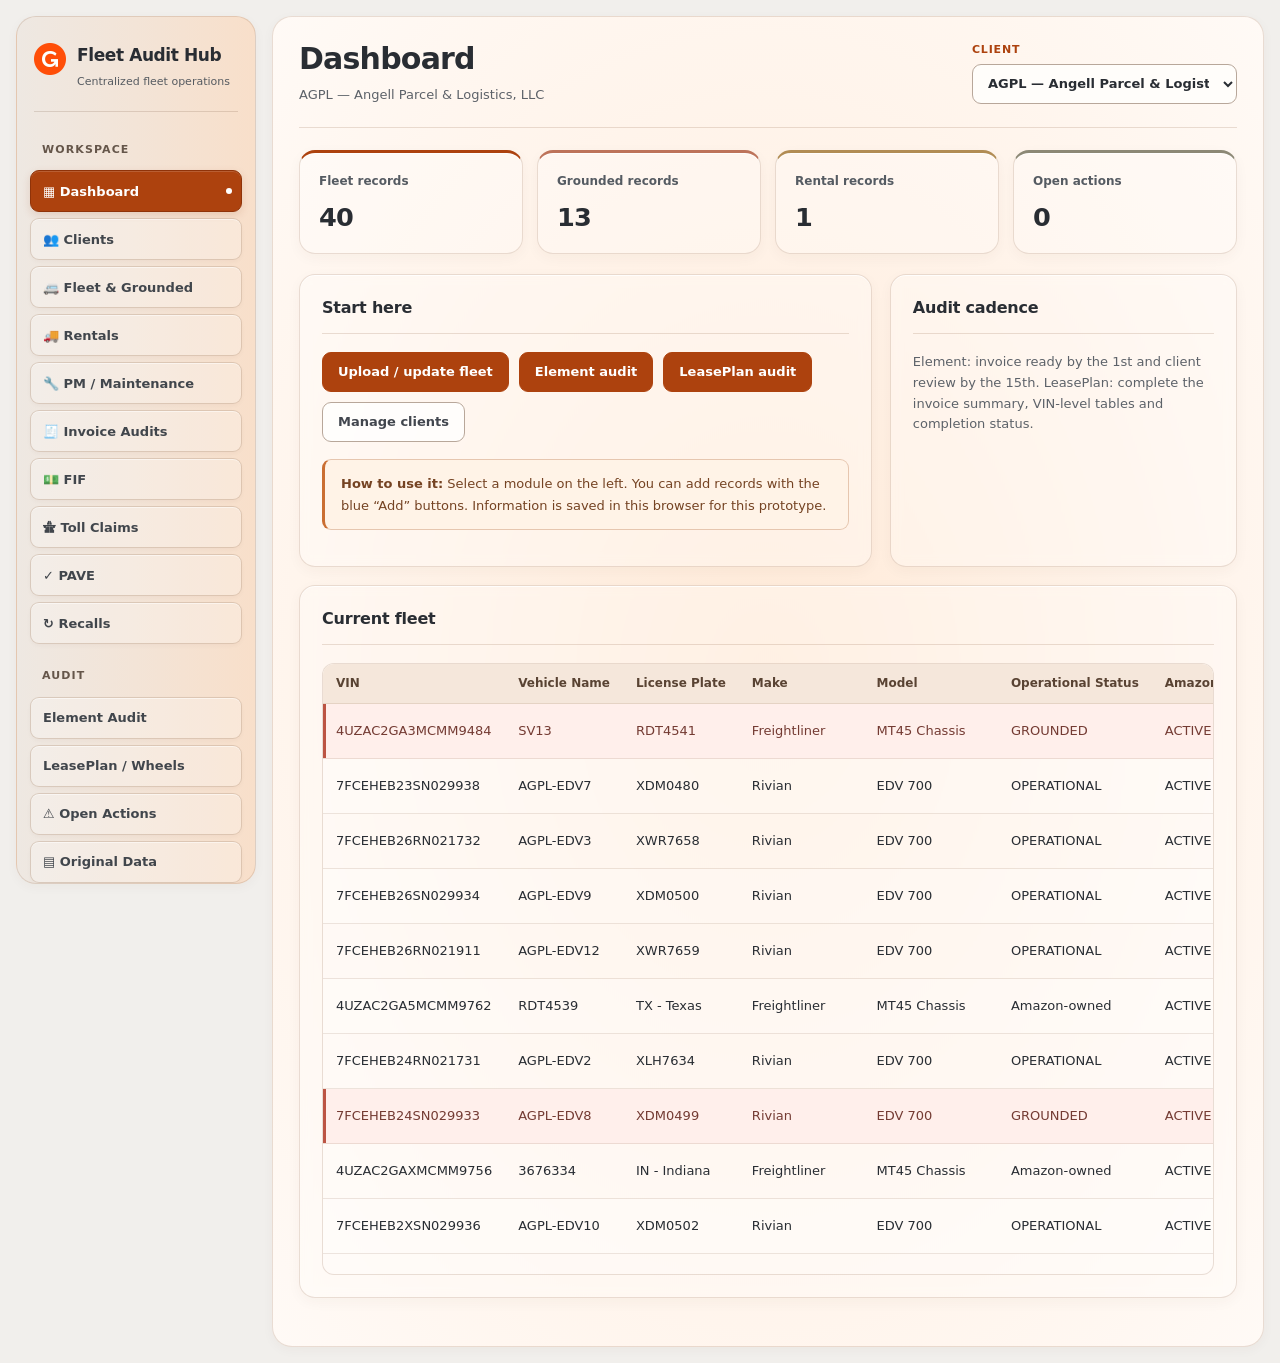
==== commit fe492d04: "LAYOUT enhancement modified some colors added icons" ====
--- a/index.html
+++ b/index.html
@@ -4,6 +4,7 @@
 <meta charset="utf-8">
 <meta name="viewport" content="width=device-width,initial-scale=1">
 <title>Fleet Audit Hub</title>
+<!-- this file is not being used on the website, but is still on the project, can be deleted if desired -->
 
 <link rel="stylesheet" href="css/app.css">
 </head>
@@ -34,7 +35,41 @@
 <div id="content"></div>
 </main></div>
 
-<script id="seed" type="application/json">{"Client Info": [[null, "Company", "Short Code", "Owner Name", "Email 1", "Phone Number", "Start Date", "End date:", null, null, "Y"], [null, "Angell Parcel & Logistics, LLC", "AGPL", "Adam", "adam@angellparcel.com", "920-265-7687", "2019-07-19T00:00:00", null, null, null, "N"], [null, "Things To know:", "Station Code", "Operations Manager ", "Email 1", "Phone Number", "Other DMGgo Services"], [null, "3700 San Jacinto Dr, Fort Worth, TX 76116,", "DDA9", "Dexter Smith-Ops", "DexterS@go-hq.com", "(682) 200-7675", "Recon"], [null, null, null, "Jessica Peak-HR", "ops@angellparcel.com", "(252) 531-0709", "Bookkeeping"], [null, null, null, "Alex Moore-Fleet", "johnathan.moore@angellparcel.com", "214-486-0131", "Payroll"], [null, null, null, null, null, null, "Onboarding"], [null, null, null, "Cortex Login", "Password"], [null, null, null, "AGPLfleet@DMGgo.com", "@gPl2024!", "2.6.2026", null, null, "2.13.2026"], [null, null, null, "Element Log-in", "Password", "(11) ELEMENT", "Amazon-leased", "EXTRA_LARGE_CARGO_VAN", "NO RENTALS AT THIS TIME-2.13.2026."], [null, "NOTES", null, "az87052", "Shipping2025!", "(5) ELEMENT", "Amazon-leased", "STEP_VAN_MEDIUM", "NO RENTALS AT THIS TIME-2.13.2026."], [null, "RIVIAN: adam@angellparcel.com\nShipping@1", null, "LeasePlan Log-in", "Password", "(1) ELEMENT", "Amazon-owned", "ELECTRIC_RPV_MEDIUM", "NO RENTALS AT THIS TIME-2.13.2026."], [null, "Amerit: amazondsp_agpl@ameritfleet.com\nShipCargo5498#!", null, "e9810aa4", "Transport@2026", "(1) ELEMENT", "Amazon-owned", "STEP_VAN_MEDIUM", "NO RENTALS AT THIS TIME-2.13.2026."], [null, "PAVE: AGPL.user\nParcel26", null, "Communication Plateform", null, "(8)WHEELS", "Amazon-owned", "STEP_VAN_MEDIUM", "NO RENTALS AT THIS TIME-2.13.2026."], [null, null, null, "ConnectTeam", "confirmed", "(11) WHEELS", "Amazon-owned", "ELECTRIC_RPV_MEDIUM", "NO RENTALS AT THIS TIME-2.13.2026."], [null, null, null, null, null, null, "Vendor Contacts:", "Phone #", "Address"], [null, null, null, null, null, null, "Amerit – Station Maintenance ", "Bobby Rhodes & Spencer Butler \nBrhodes@ameritfleet.com\nSbutler@ameritfleet.com", "3700 San Jacinto Dr, Fort Worth, TX 76116,"], [null, null, null, null, null, null, "Andy Jeffrey Collision", " (817) 485-6420", "5907 Denton Hwy #377, Haltom City, TX 76148"], [null, "Action Items:", null, null, null, null, "AutoNation Ford Fort Worth ", "(817) 200-4212", "5000 Bryant Irvin Rd, Fort Worth, TX 76132"], [null, "Fleet Specialist Assigned", "Chris", null, null, null, "Compass Collision", "Diego Martinez \n(817) 915-3308", "3020 Ramona Dr Building 1, Fort Worth, TX 76116"], [null, "AFS Submission", "Y", null, null, null, "Five Star Ford NRH \n", "Ronaldo  (682) 216-0574  Rguillen@5starford.com", "6618 NE Loop 820, North Richland Hills, TX 76180"], [null, "Portal Management - Rental Reciepts", "Y", null, null, null, "JS Fleet", "Joey Sassenhagen (817) 800-1692", "Keller, Texas, United States"], [null, "Element Log-in", "Y", null, null, null, "Mercedes Benz of Fort Worth", " (682) 267-8373-MAIN POC – Matt Butler (817) 263-3622 mbutler@parkplace.com", "5601 Bryant Irvin Rd. Fort Worth, TX 76132"], [null, "Wheels Log-in", "Y", null, null, null, "Pep Boys – Camp Bowie ", "\n(817) 560-4606", "7208 Highway 80 West, Fort Worth, TX 76116"], [null, "Toll Provider", "Y", null, null, null, "Premier Truck Group ", "1804 NE Loop 820, Fort Worth, TX 76106\n(817) 626-7090", "1804 NE Loop 820, Fort Worth, TX 76106 "], [null, "FIF Management", "Y", null, null, null, "Tire Company ", "Jeremy Butler jeremy.butler@stmtires.com ", "service410@stmtires.com"], [null, "Maintenace Coordination", "Y", null, null, null, "Midway tow", 4697535734], [null, "Part Sourcing", "Y", null, null, null, "Emergency Tire repair.", "1-833-736-0377"], [null, "Dealership calls", "Y", null, null, null, "Element Disputes", "Paul King – PaKing@elementCorp.com  TX, OK, AZ"], [null, "Securing Rentals", "Y"], [null, "PM Compliance", "Y"], [null, "Pave", "Y"], [null, "Marsh Reviews", "n"]], "Branded Fleet": [["vin (Last Up: 05/01/2026)", "serviceType", "vehicleName", "licensePlateNumber", "make", "model", "subModel", "status", "statusPriority", "statusReasonCode", "statusReasonMessage", "operationalStatus", "statusSearchValue", "subcontractorName", "vehicleProvider", "vehicleRegistrationType", "year", "type", "ownershipType", "ownershipStartDate", "ownershipEndDate", "pmStats", "registrationExpiryDate", "registeredState", "serviceTier", "stationCode"], ["4UZAC2GA3MCMM9484", "Standard Parcel Step Van - US", "SV13", "RDT4541", "Freightliner", "MT45 Chassis", "4X2 Chassis", "ACTIVE", 3, "HEALTHY", "", "GROUNDED", "Active", null, "LP", "PERMANENT", 2021, "Amazon-owned", "AMAZON_OWNED", "2020-10-22", "2040-10-22", null, "2025-12-30", "TX - Texas", "STEP_VAN_MEDIUM", "DDA9"], ["7FCEHEB23SN029938", "Standard Parcel Electric - Rivian MEDIUM", "AGPL-EDV7", "XDM0480", "Rivian", "EDV 700", "2dr Step Van", "ACTIVE", 3, "HEALTHY", "", "OPERATIONAL", "Active", null, "LP", "PERMANENT", 2025, "Amazon-owned", "AMAZON_OWNED", "2025-06-17", "2045-06-17", null, "2027-05-30", "TX - Texas", "ELECTRIC_RPV_MEDIUM", "DDA9"], ["7FCEHEB26RN021732", "Standard Parcel Electric - Rivian MEDIUM", "AGPL-EDV3", "XWR7658", "Rivian", "EDV 700", "2dr Step Van", "ACTIVE", 3, "HEALTHY", "", "OPERATIONAL", "Active", null, "LP", "PERMANENT", 2024, "Amazon-owned", "AMAZON_OWNED", "2024-09-18", "2044-09-18", null, "2027-02-27", "TX - Texas", "ELECTRIC_RPV_MEDIUM", "DDA9"], ["7FCEHEB26SN029934", "Standard Parcel Electric - Rivian MEDIUM", "AGPL-EDV9", "XDM0500", "Rivian", "EDV 700", "2dr Step Van", "ACTIVE", 3, "HEALTHY", "", "OPERATIONAL", "Active", null, "LP", "PERMANENT", 2025, "Amazon-owned", "AMAZON_OWNED", "2025-06-19", "2045-06-19", null, "2027-05-30", "TX - Texas", "ELECTRIC_RPV_MEDIUM", "DDA9"], ["7FCEHEB26RN021911", "Standard Parcel Electric - Rivian MEDIUM", "AGPL-EDV12", "XWR7659", "Rivian", "EDV 700", "2dr Step Van", "ACTIVE", 3, "HEALTHY", "", "OPERATIONAL", "Active", null, "LP", "PERMANENT", 2024, "Amazon-owned", "AMAZON_OWNED", "2024-09-19", "2044-09-19", null, "2027-02-27", "TX - Texas", "ELECTRIC_RPV_MEDIUM", "DDA9"], ["4UZAC2GA5MCMM9762", "Standard Parcel Step Van - US", "SV7", "RDT4539", "Freightliner", "MT45 Chassis", "4X2 Chassis", "ACTIVE", 3, "HEALTHY", "", "GROUNDED", "Active", null, "LP", "PERMANENT", 2021, "Amazon-owned", "AMAZON_OWNED", "2020-10-18", "2040-10-18", null, "2026-11-29", "TX - Texas", "STEP_VAN_MEDIUM", "DDA9"], ["7FCEHEB24RN021731", "Standard Parcel Electric - Rivian MEDIUM", "AGPL-EDV2", "XLH7634", "Rivian", "EDV 700", "2dr Step Van", "ACTIVE", 3, "HEALTHY", "", "OPERATIONAL", "Active", null, "LP", "PERMANENT", 2024, "Amazon-owned", "AMAZON_OWNED", "2024-09-18", "2044-09-18", null, "2026-09-29", "TX - Texas", "ELECTRIC_RPV_MEDIUM", "DDA9"], ["7FCEHEB24SN029933", "Standard Parcel Electric - Rivian MEDIUM", "AGPL-EDV8", "XDM0499", "Rivian", "EDV 700", "2dr Step Van", "ACTIVE", 3, "HEALTHY", "", "GROUNDED", "Active", null, "LP", "PERMANENT", 2025, "Amazon-owned", "AMAZON_OWNED", "2025-06-19", "2045-06-19", null, "2027-05-30", "TX - Texas", "ELECTRIC_RPV_MEDIUM", "DDA9"], ["4UZAC2GAXMCMM9756", "Standard Parcel Step Van - US", "SV15", "3676334", "Freightliner", "MT45 Chassis", "4X2 Chassis", "ACTIVE", 3, "HEALTHY", "", "GROUNDED", "Active", null, "LP", "PERMANENT", 2021, "Amazon-owned", "AMAZON_OWNED", "2020-10-22", "2040-10-22", null, "2026-03-30", "IN - Indiana", "STEP_VAN_MEDIUM", "DDA9"], ["7FCEHEB2XSN029936", "Standard Parcel Electric - Rivian MEDIUM", "AGPL-EDV10", "XDM0502", "Rivian", "EDV 700", "2dr Step Van", "ACTIVE", 3, "HEALTHY", "", "OPERATIONAL", "Active", null, "LP", "PERMANENT", 2025, "Amazon-owned", "AMAZON_OWNED", "2025-06-23", "2045-06-23", null, "2027-05-30", "TX - Texas", "ELECTRIC_RPV_MEDIUM", "DDA9"], ["7FCEHEB28SN029935", "Standard Parcel Electric - Rivian MEDIUM", "AGPL-EDV6", "XFZ2250", "Rivian", "EDV 700", "2dr Step Van", "ACTIVE", 3, "HEALTHY", "", "OPERATIONAL", "Active", null, "LP", "PERMANENT", 2025, "Amazon-owned", "AMAZON_OWNED", "2025-06-17", "2045-06-17", null, "2027-05-30", "TX - Texas", "ELECTRIC_RPV_MEDIUM", "DDA9"], ["4UZAC2GA9MCMM9599", "Standard Parcel Step Van - US", "SV11", "PSJ3016", "Freightliner", "MT45 Chassis", "4X2 Chassis", "ACTIVE", 3, "HEALTHY", "", "GROUNDED", "Active", null, "LP", "PERMANENT", 2021, "Amazon-owned", "AMAZON_OWNED", "2020-10-18", "2040-10-18", null, "2026-04-29", "TX - Texas", "STEP_VAN_MEDIUM", "DDA9"], ["7FCEHEB25SN029939", "Standard Parcel Electric - Rivian MEDIUM", "AGPL-EDV5", "XFZ2174", "Rivian", "EDV 700", "2dr Step Van", "ACTIVE", 3, "HEALTHY", "", "OPERATIONAL", "Active", null, "LP", "PERMANENT", 2025, "Amazon-owned", "AMAZON_OWNED", "2025-06-16", "2045-06-16", null, "2027-05-30", "TX - Texas", "ELECTRIC_RPV_MEDIUM", "DDA9"], ["4UZAC2GA9MCMM9733", "Standard Parcel Step Van - US", "SV14", "PSJ3015", "Freightliner", "MT45 Chassis", "4X2 Chassis", "ACTIVE", 3, "HEALTHY", "", "GROUNDED", "Active", null, "LP", "PERMANENT", 2021, "Amazon-owned", "AMAZON_OWNED", "2020-10-22", "2040-10-22", null, "2026-04-29", "TX - Texas", "STEP_VAN_MEDIUM", "DDA9"], ["7FCEHEB21RN021282", "Standard Parcel Electric - Rivian MEDIUM", "AGPL-EDV4", "XFZ2173", "Rivian", "EDV 700", "2dr Step Van", "ACTIVE", 3, "HEALTHY", "", "GROUNDED", "Active", null, "LP", "PERMANENT", 2024, "Amazon-owned", "AMAZON_OWNED", "2024-09-17", "2044-09-17", null, "2026-09-29", "TX - Texas", "ELECTRIC_RPV_MEDIUM", "DDA9"], ["7FCEHEB21SN029937", "Standard Parcel Electric - Rivian MEDIUM", "AGPL-EDV11", "XDM0501", "Rivian", "EDV 700", "2dr Step Van", "ACTIVE", 3, "HEALTHY", "", "OPERATIONAL", "Active", null, "LP", "PERMANENT", 2025, "Amazon-owned", "AMAZON_OWNED", "2025-06-23", "2045-06-23", null, "2027-05-30", "TX - Texas", "ELECTRIC_RPV_MEDIUM", "DDA9"], ["4UZAC2GA1MCMM9628", "Standard Parcel Step Van - US", "SV12", "PSJ3014", "Freightliner", "MT45 Chassis", "4X2 Chassis", "ACTIVE", 3, "HEALTHY", "", "GROUNDED", "Active", null, "LP", "PERMANENT", 2021, "Amazon-owned", "AMAZON_OWNED", "2020-10-18", "2040-10-18", null, "2026-09-29", "TX - Texas", "STEP_VAN_MEDIUM", "DDA9"], ["1F65F5KN5L0A11612", "Standard Parcel Step Van - US", "SV17", "NWY5396", "Ford", "Stripped Chassis", "4X2 Chassis 178.2-228.2 in. WB", "ACTIVE", 3, "HEALTHY", "", "GROUNDED", "Active", null, "LP", "PERMANENT", 2020, "Amazon-owned", "AMAZON_OWNED", "2024-03-31", "2044-03-31", null, "2026-03-30", "TX - Texas", "STEP_VAN_MEDIUM", "DDA9"], ["7FCEHEB20RN019152", "Standard Parcel Electric - Rivian MEDIUM", "AGPL-EDV1", "TZF0268", "Rivian", "EDV 700", "2dr Step Van", "ACTIVE", 3, "HEALTHY", "", "OPERATIONAL", "Active", null, "ELEMENT", "PERMANENT", 2024, "Amazon-owned", "AMAZON_OWNED", "2024-08-08", "2044-08-08", null, "2026-07-30", "TX - Texas", "ELECTRIC_RPV_MEDIUM", "DDA9"], ["WD4PF1CD4KP127996", "Standard Parcel - Extra Large Van - US", "AGPL-012", "MPG5570", "Mercedes-Benz", "Sprinter", "4x2 2500 3dr 170 in. WB High Roof Cargo Van (3.0L V6)", "ACTIVE", 3, "HEALTHY", "Until 2039-09-15.", "OPERATIONAL", "Active", null, "ELEMENT", "PERMANENT", 2019, "Amazon-leased", "AMAZON_LEASED", "2019-09-15", "2039-09-15", null, "2027-01-30", "TX - Texas", "EXTRA_LARGE_CARGO_VAN", "DDA9"], ["1F65F5KN6L0A01011", "Standard Parcel Step Van - US", "SV16", "VDM3979", "Ford", "Stripped Chassis", "4X2 Chassis 178.2-228.2 in. WB", "ACTIVE", 3, "HEALTHY", "", "GROUNDED", "Active", null, "ELEMENT", "PERMANENT", 2020, "Amazon-owned", "AMAZON_OWNED", "2023-09-21", "2043-09-21", null, "2027-03-30", "TX - Texas", "STEP_VAN_MEDIUM", "DDA9"], ["4UZAC2EA2LCLZ6942", "Standard Parcel Step Van - US", "SV5", "NRR7932", "Freightliner", "MT45 Chassis", "4X2 Chassis", "ACTIVE", 3, "HEALTHY", "Until 2040-07-07.", "OPERATIONAL", "Active", null, "ELEMENT", "PERMANENT", 2020, "Amazon-leased", "AMAZON_LEASED", "2020-07-07", "2040-07-07", null, "2026-08-30", "TX - Texas", "STEP_VAN_MEDIUM", "DDA9"], ["WD4PF1CD5KP116022", "Standard Parcel - Extra Large Van - US", "AGPL-017", "MSL7858", "Mercedes-Benz", "Sprinter", "4x2 2500 3dr 170 in. WB High Roof Cargo Van (3.0L V6)", "ACTIVE", 3, "HEALTHY", "Until 2039-10-15.", "OPERATIONAL", "Active", null, "ELEMENT", "PERMANENT", 2019, "Amazon-leased", "AMAZON_LEASED", "2019-10-15", "2039-10-15", null, "2026-09-29", "TX - Texas", "EXTRA_LARGE_CARGO_VAN", "DDA9"], ["4UZAC2EA1LCLZ6916", "Standard Parcel Step Van - US", "SV2", "NRR7930", "Freightliner", "MT45 Chassis", "4X2 Chassis", "ACTIVE", 3, "HEALTHY", "Until 2040-06-29.", "GROUNDED", "Active", null, "ELEMENT", "PERMANENT", 2020, "Amazon-leased", "AMAZON_LEASED", "2020-06-29", "2040-06-29", null, "2026-11-29", "TX - Texas", "STEP_VAN_MEDIUM", "DDA9"], ["WD4PF1CD3KP123874", "Standard Parcel - Extra Large Van - US", "AGPL-018", "MSL7860", "Mercedes-Benz", "Sprinter", "4x2 2500 3dr 170 in. WB High Roof Cargo Van (3.0L V6)", "ACTIVE", 3, "HEALTHY", "Until 2039-10-15.", "GROUNDED", "Active", null, "ELEMENT", "PERMANENT", 2019, "Amazon-leased", "AMAZON_LEASED", "2019-10-15", "2039-10-15", null, "2026-09-29", "TX - Texas", "EXTRA_LARGE_CARGO_VAN", "DDA9"], ["1FTYR3XM0KKB33996", "Standard Parcel - Extra Large Van - US", "AGPL-022", "MRB9338", "Ford", "Transit", "250 3dr LWB High Roof Extended Cargo Van w/Sliding Passenger Side Door", "ACTIVE", 3, "HEALTHY", "Until 2039-09-25.", "OPERATIONAL", "Active", null, "ELEMENT", "PERMANENT", 2019, "Amazon-leased", "AMAZON_LEASED", "2019-09-25", "2039-09-25", null, "2026-11-29", "TX - Texas", "EXTRA_LARGE_CARGO_VAN", "DDA9"], ["7FCEHEB29SN035985", "Standard Parcel Electric - Rivian MEDIUM", "LMR-EDV25", "Y151803", "Rivian", "EDV 700", "2dr Step Van", "ACTIVE", 3, "HEALTHY", "Until 2026-05-04.", "OPERATIONAL", "Active", null, "ELEMENT", "PERMANENT", 2025, "Amazon Branded Last Mile Rental (820576)", "AMAZON_RENTAL", "2026-01-27", "2026-05-04", null, "2026-12-30", "OR - Oregon", "ELECTRIC_RPV_MEDIUM", "DDA9"], ["4UZAC2EA1LCLZ6950", "Standard Parcel Step Van - US", "SV1", "NRR7931", "Freightliner", "MT45 Chassis", "4X2 Chassis", "ACTIVE", 3, "HEALTHY", "Until 2040-06-29.", "OPERATIONAL", "Active", null, "ELEMENT", "PERMANENT", 2020, "Amazon-leased", "AMAZON_LEASED", "2020-06-29", "2040-06-29", null, "2026-03-30", "TX - Texas", "STEP_VAN_MEDIUM", "DDA9"], ["1FTYR3XM9KKB34001", "Standard Parcel - Extra Large Van - US", "AGPL-021", "MSH5282", "Ford", "Transit", "250 3dr LWB High Roof Extended Cargo Van w/Sliding Passenger Side Door", "ACTIVE", 3, "HEALTHY", "Until 2039-10-20.", "OPERATIONAL", "Active", null, "ELEMENT", "PERMANENT", 2019, "Amazon-leased", "AMAZON_LEASED", "2019-10-20", "2039-10-20", null, "2026-09-29", "TX - Texas", "EXTRA_LARGE_CARGO_VAN", "DDA9"], ["7FCEHEB28RN020436", "Standard Parcel Electric - Rivian MEDIUM", "LMR-EDV27", "YXU867", "Rivian", "EDV 700", "2dr Step Van", "ACTIVE", 3, "HEALTHY", "Until 2026-05-12.", "OPERATIONAL", "Active", null, "ELEMENT", "PERMANENT", 2024, "Amazon Branded Last Mile Rental (831108)", "AMAZON_RENTAL", "2026-04-29", "2026-05-12", null, "2027-01-30", "GA - Georgia", "ELECTRIC_RPV_MEDIUM", "DDA9"], ["WD4PF1CD3KP116102", "Standard Parcel - Extra Large Van - US", "AGPL-020", "MSL7859", "Mercedes-Benz", "Sprinter", "4x2 2500 3dr 170 in. WB High Roof Cargo Van (3.0L V6)", "ACTIVE", 3, "HEALTHY", "Until 2039-11-25.", "OPERATIONAL", "Active", null, "ELEMENT", "PERMANENT", 2019, "Amazon-leased", "AMAZON_LEASED", "2019-11-25", "2039-11-25", null, "2026-11-29", "TX - Texas", "EXTRA_LARGE_CARGO_VAN", "DDA9"], ["4UZAC2EA0LCLZ6955", "Standard Parcel Step Van - US", "SV4", "3676467", "Freightliner", "MT45 Chassis", "4X2 Chassis", "ACTIVE", 3, "HEALTHY", "Until 2040-06-30.", "GROUNDED", "Active", null, "ELEMENT", "PERMANENT", 2020, "Amazon-leased", "AMAZON_LEASED", "2020-06-30", "2040-06-30", null, "2027-03-30", "IN - Indiana", "STEP_VAN_MEDIUM", "DDA9"], ["1FTYR3XM4KKB33998", "Standard Parcel - Extra Large Van - US", "AGPL-024", "MRC4025", "Ford", "Transit", "250 3dr LWB High Roof Extended Cargo Van w/Sliding Passenger Side Door", "ACTIVE", 3, "HEALTHY", "", "OPERATIONAL", "Active", null, "ELEMENT", "PERMANENT", 2019, "Amazon-owned", "AMAZON_OWNED", "2019-10-08", "2039-10-08", null, "2026-06-29", "TX - Texas", "EXTRA_LARGE_CARGO_VAN", "DDA9"], ["7FCEHEB2XRN020745", "Standard Parcel Electric - Rivian MEDIUM", "LMR-EDV19", "DZ67RY", "Rivian", "EDV 700", "2dr Step Van", "ACTIVE", 3, "HEALTHY", "Until 2026-05-04.", "OPERATIONAL", "Active", null, "ELEMENT", "PERMANENT", 2024, "Amazon Branded Last Mile Rental (820575)", "AMAZON_RENTAL", "2026-01-27", "2026-05-04", null, "2026-12-30", "FL - Florida", "ELECTRIC_RPV_MEDIUM", "DDA9"], ["4UZAC2EA7LCLZ6953", "Standard Parcel Step Van - US", "SV3", "NRR6766", "Freightliner", "MT45 Chassis", "4X2 Chassis", "ACTIVE", 3, "HEALTHY", "Until 2040-06-30.", "OPERATIONAL", "Active", null, "ELEMENT", "PERMANENT", 2020, "Amazon-leased", "AMAZON_LEASED", "2020-06-30", "2040-06-30", null, "2026-08-30", "TX - Texas", "STEP_VAN_MEDIUM", "DDA9"], ["WD4PF1CDXKP109194", "Standard Parcel - Extra Large Van - US", "AGPL-016", "RFK4940", "Mercedes-Benz", "Sprinter", "4x2 2500 3dr 170 in. WB High Roof Cargo Van (3.0L V6)", "ACTIVE", 3, "HEALTHY", "Until 2039-10-15.", "OPERATIONAL", "Active", null, "ELEMENT", "PERMANENT", 2019, "Amazon-leased", "AMAZON_LEASED", "2019-10-15", "2039-10-15", null, "2027-02-27", "TX - Texas", "EXTRA_LARGE_CARGO_VAN", "DDA9"], ["WD4PF1CD5KP132690", "Standard Parcel - Extra Large Van - US", "AGPL-011", "MPG6366", "Mercedes-Benz", "Sprinter", "4x2 2500 3dr 170 in. WB High Roof Cargo Van (3.0L V6)", "ACTIVE", 3, "HEALTHY", "Until 2039-09-17.", "GROUNDED", "Active", null, "ELEMENT", "PERMANENT", 2019, "Amazon-leased", "AMAZON_LEASED", "2019-09-17", "2039-09-17", null, "2026-10-30", "TX - Texas", "EXTRA_LARGE_CARGO_VAN", "DDA9"], ["WD4PF1CD0KP121368", "Standard Parcel - Extra Large Van - US", "AGPL-019", "MSL7861", "Mercedes-Benz", "Sprinter", "4x2 2500 3dr 170 in. WB High Roof Cargo Van (3.0L V6)", "ACTIVE", 3, "HEALTHY", "Until 2039-10-15.", "GROUNDED", "Active", null, "ELEMENT", "PERMANENT", 2019, "Amazon-leased", "AMAZON_LEASED", "2019-10-15", "2039-10-15", null, "2026-11-29", "TX - Texas", "EXTRA_LARGE_CARGO_VAN", "DDA9"], ["7FCEHEB23RN020425", "Standard Parcel Electric - Rivian MEDIUM", "LMR-EDV26", "YXU840", "Rivian", "EDV 700", "2dr Step Van", "ACTIVE", 3, "HEALTHY", "Until 2026-05-12.", "OPERATIONAL", "Active", null, "ELEMENT", "PERMANENT", 2024, "Amazon Branded Last Mile Rental (831107)", "AMAZON_RENTAL", "2026-04-29", "2026-05-12", null, "2027-01-30", "GA - Georgia", "ELECTRIC_RPV_MEDIUM", "DDA9"], ["1FTYR3XM2KKB34003", "Standard Parcel - Extra Large Van - US", "AGPL-023", "MRB9339", "Ford", "Transit", "250 3dr LWB High Roof Extended Cargo Van w/Sliding Passenger Side Door", "ACTIVE", 3, "HEALTHY", "", "GROUNDED", "Active", null, "ELEMENT", "PERMANENT", 2019, "Amazon-owned", "AMAZON_OWNED", "2019-10-02", "2039-10-02", null, "2026-11-29", "TX - Texas", "EXTRA_LARGE_CARGO_VAN", "DDA9"], ["1F65F5KN5L0A11612", "SV17", "NWY5396", "TX - Texas", "Ford", "Stripped Chassis", "GROUNDED", null, "LP", "PERMANENT", 2020, "Amazon-owned", "STEP_VAN_MEDIUM", "2024-03-31", "2044-03-31", null, "2026-03-30", "DDA9"], ["4UZAC2GAXMCMM9756", "SV15", "3676334", "IN - Indiana", "Freightliner", "MT45 Chassis", "OPERATIONAL", null, "LP", "PERMANENT", 2021, "Amazon-owned", "STEP_VAN_MEDIUM", "2020-10-22", "2040-10-22", null, "2026-03-30", "DDA9"], ["4UZAC2GA5MCMM9762", "SV7", "RDT4539", "TX - Texas", "Freightliner", "MT45 Chassis", "OPERATIONAL", null, "LP", "PERMANENT", 2021, "Amazon-owned", "STEP_VAN_MEDIUM", "2020-10-18", "2040-10-18", null, "2026-11-29", "DDA9"], ["4UZAC2GA6MCMM9303", "SV8", "RDT4507", "TX - Texas", "Freightliner", "MT45 Chassis", "OPERATIONAL", null, "LP", "PERMANENT", 2021, "Amazon-owned", "STEP_VAN_MEDIUM", "2020-10-18", "2040-10-18", null, "2026-11-29", "DDA9"], ["WD3PE7CD8JP643500", "2025-01-16T00:00:00", "Specialty vehicle usage constraint"], ["4UZAC2GA4MCMM9753", "2025-10-23T00:00:00", "HIBERNATION"], ["sent these to Spencer to get removed from the portal 2.10.2026-cw"], ["WD3PE7CD1JP645427", "2024-06-19T00:00:00", "RETIRED"], ["4UZAC2GA2MCMM9606", "2024-07-11T00:00:00", "RETIRED"], ["WD4PF1CD7KP109847", "2024-10-23T00:00:00", "RETIRED"], ["WD4PF1CD7KP109833", "2024-09-19T00:00:00", "RETIRED"], ["WD4PF1CD0KP111231", "2024-10-07T00:00:00", "INACTIVE"], ["WD3PE7CD3JP646689", "2022-08-13T00:00:00", "INACTIVE"], ["WD3PE7CDXJP646687", "2022-08-13T00:00:00", "INACTIVE"], ["WD3PE7CD0JP646679", "2021-04-28T00:00:00", "INACTIVE"], ["WD3PE7CDXJP645426", "2022-08-13T00:00:00", "INACTIVE"], ["WD3PE7CD6JP645424", "2021-04-28T00:00:00", "INACTIVE"], ["4UZAC2GA6MCMM9608", "2024-07-18T00:00:00", "INACTIVE"], ["WD3PE7CDXJP645927", "2022-09-28T00:00:00", "INACTIVE"], ["WD3PE7CD4JP645406", "2024-06-19T00:00:00", "INACTIVE"], ["WD3PE7CD5JP646306", "2022-09-28T00:00:00", "INACTIVE"], ["WD3PE7CD7JP643536", "2021-04-30T00:00:00", "INACTIVE"], ["WD3PE7CD2JP643508", "2022-08-20T00:00:00", "INACTIVE"]], "Rental Tracker": [["Last updated: 05/01/2026"], ["vin", "serviceType", "vehicleName", "licensePlateNumber", "make", "model", "subModel", "status", "statusPriority", "statusReasonCode", "statusReasonMessage", "operationalStatus", "statusSearchValue", "subcontractorName", "vehicleProvider", "vehicleRegistrationType", "year", "type", "ownershipType", "ownershipStartDate", "ownershipEndDate", "pmStats", "registrationExpiryDate", "registeredState", "serviceTier", "stationCode"]], "Van Info": [["05.04.2026", "Grounded vans"], ["Van #", "Vin #", "Date Grounded", "Repiar/Issue", "At Dealership", "Location", "AFS Eligible", "Repair Status", "Notes", "Repair Issue", "Repair Issue"], ["SV13", "4UZAC2GA3MCMM9484", "2025-08-25T00:00:00", "Mechanical", "Yes", "Amerit onsite", "N/A", "Under Repair", "BATTERY-NOT COVERED", "Hibernation", "Hibernation"], ["SV15", "4UZAC2GAXMCMM9756", "2026-03-10T00:00:00", "Hibernation", null, "Station", "Yes", null, "Selected for Hibernation ", "Retirement/Redeployment", "Retirement/Redeployment"], ["AGPL-019", "WD4PF1CD0KP121368", "2025-12-03T00:00:00", "Backup Camera", "Yes", "Amerit onsite", "Rejected - Non Policy", "Under Repair", "NOT COVERED", "Body Damage", "Body Damage"], ["SV4", "4UZAC2EA0LCLZ6955", "2025-12-03T00:00:00", "Mechanical", "Yes", "Amerit onsite", "Yes", "Under Repair", "Exhaust issues", "HVAC", "HVAC"], ["SV17", "1F65F5KN5L0A11612", "2025-12-08T00:00:00", "Mechanical", "Yes", "Amerit onsite", "Yes", "Under Repair", "Not covered under warranty", "Registration ", "Registration "], ["AGPL-023 ", "1FTYR3XM2KKB34003", "2026-03-10T00:00:00", "Hibernation", null, "Station", "Yes", null, "Selected for Hibernation ", "Mechanical", "Mechanical"], ["AGPL-EDV4", "7FCEHEB21RN021282", "2026-04-20T00:00:00", "Body Damage", null, "Jeffrey", null, null, "Multiple Damage Accident", "Lights", "Lights"], ["SV11", "4UZAC2GA9MCMM9599", "2026-03-10T00:00:00", "Hibernation", null, "Station", "Yes", null, "Selected for Hibernation ", "Safety signals"], ["SV12", "4UZAC2GA1MCMM9628", "2026-03-10T00:00:00", "Hibernation", null, "Station", "Yes", null, "Selected for Hibernation ", "Repair Stutus:"], ["SV14", "4UZAC2GA9MCMM9733", "2026-03-10T00:00:00", "Hibernation", null, "Station", "Yes", null, "Selected for Hibernation ", "Under Review"], ["AGPL-018", "WD4PF1CD3KP123874", "2026-03-10T00:00:00", "Hibernation", null, "Station", "Yes", null, "Selected for Hibernation ", "Rejected"], ["SV2", "4UZAC2EA1LCLZ6916", "2026-04-21T00:00:00", "Mechanical", null, "Station ", "Rejected - Non Policy", "Under Repair", "Warning light - Check engine light ", "N/A"], ["SV16", "1F65F5KN6L0A01011", "2026-03-10T00:00:00", "Hibernation", null, "Station", "Yes", null, "Selected for Hibernation ", "Rejected - Non Policy"], ["SV7", "4UZAC2GA5MCMM9762", "2026-03-10T00:00:00", "Hibernation", null, "Station", "Yes", null, "Selected for Hibernation ", "NEEDS REPAIR"], ["AGPL-EDV8", "7FCEHEB24SN029933", "2026-04-28T00:00:00", "Lights ", null, "N/A", null, "Under Repair", "Light repair", "AFS eligible"], ["AGPL-020", "WD4PF1CD3KP116102", "2026-05-01T00:00:00", "Light Repair", null, "N/A", null, null, "Lights", "Yes"], ["AGPL-011", "WD4PF1CD5KP132690", "2026-03-31T00:00:00", "Mechanical", "Yes", "Park Place Motorcars Mercedes-Benz Fort Worth-5601 Bryant Irvin Rd, Fort Worth, TX 76132", "Yes", "NEEDS REPAIR", "Engine ", "No"], [null, null, null, null, null, null, null, null, null, "Status"], [null, null, null, null, null, null, null, null, null, "In Progress"], [null, null, null, null, null, null, null, null, null, "Resolved"], [null, null, null, null, null, null, null, null, null, "Open"], [null, null, null, null, null, null, null, null, null, "Rejected"], ["AGPL-024", "1FTYR3XM4KKB33998", "2025-12-30T00:00:00", "Mechanical", "Yes", "Gerrado ", "Rejected - Non Policy", "Under Repair", "Sliding door repair"], ["SV3", "4UZAC2EA7LCLZ6953", "2025-11-24T00:00:00", "Mechanical", "Yes", "Premier", "N/A", "Under Repair", "Lights-HEADLIGHTS STAY ON"], ["AGPL-024", "1FTYR3XM4KKB33998", "2026-01-19T00:00:00", "N/A", "N/A", "N/A", "N/A", "N/A", "Due to inspection defect"], ["LMR-EDV19", "7FCEHEB2XRN020745", "2026-01-16T00:00:00", "Body Damage", "Yes", "Gerrado", "N/A", "Under Repair", "Body Damage"], ["AGPL-020", "WD4PF1CD3KP116102", "2026-01-28T00:00:00", "Mechanical", "Yes", "Gerrado", "N/A", "Under Repair", "Sliding door"], ["AGPL-016", "WD4PF1CDXKP109194", "2026-01-05T00:00:00", "Light Repair", "Yes", "Park Place Mercedes", "N/A", "Under Repair", "Lost only set of Keys"], ["SV3", "4UZAC2EA7LCLZ6953", "2026-02-02T00:00:00", "Mechanical", "Yes", "Amerit onsite", "Rejected - Non Policy", "Under Repair", "ENGINE-Not covered under warranty"], ["AGPL-EDV5", "7FCEHEB25SN029939", "2026-02-06T00:00:00", "Mechanical", "Yes", "Rivian ", "N/A", "Under Repair", "Windshield Crack More Than 6\""]], "PMS": [["2.18.2026", "PM DUE AND UPCOMING", "AMAZON CORTEX", " ", " ", "VERO 2.18.2026", "VIN", "Operational Status", "Vehicle Last Utilized"], ["VIN# ", "VAN Name", "PM/ mileage", "Scheduled/Requested", "**AT THE BODY SHOP**"], [null, null, null, "DUE NOW", "**OVER DUE**", "NO FINDINGS"], [null, null, null, null, "***DUE NOW***", "Last Refresh Time : 03-01-2026 11:07 am PDT."], ["1FTYR3XM0KKB33996", "AGPL-022", "OIL CHANGE/ROTATE TIRES", "113245 miles", "**UNDER 1 K**", "Refresh Cadence: Daily"], ["4UZAC2GA9MCMM9599", "SV11", "SV OIL CHANGE ", "(306 miles)", "**OUT OF SERVICE**"], ["4UZAC2GAXMCMM9756", "SV15", "SV OIL CHANGE ", "(1077 miles)", "**GROUNDED**"], [null, null, null, null, "***AFS ELIGIBLE***"], ["VIN/VAN", "VAN", "ISSUE", "NOTES", "RO#", "CURRENT STATUS", "OPENED", "SCHEDULED", "UPDATE-DATE"], ["WD4PF1CD5KP132690", "AGPL-011"], ["WD4PF1CD4KP127996", "AGPL-012"], ["WD4PF1CDXKP109194", "AGPL-016"], ["WD4PF1CD5KP116022", "AGPL-017", "SLIDING DOOR", null, null, "GROUNDED AT THE STATION WILL GO TO GERRADOS UPON NEW FIF", null, null, "WILL BE PU FROM MERCEDES"], ["WD4PF1CD3KP123874", "AGPL-018", "SLIDING DOOR", null, null, "GROUNDED AT THE STATION WILL GO TO GERRADOS UPON NEW FIF", "READY FOR PICK UP-2.17.2026-CW", null, "FIF REPLINISHES 4.01.2026"], ["WD4PF1CD0KP121368", "AGPL-019", "CAMERAS AND MONITORS", "NO MONITOR", "522-00015926", "2.17.2026", "2.11.2026"], ["WD4PF1CD3KP116102", "AGPL-020"], ["1FTYR3XM9KKB34001", "AGPL-021"], ["1FTYR3XM0KKB33996", "AGPL-022"], ["1FTYR3XM2KKB34003", "AGPL-023", "Smells, Odors & Smoke", "Has an exhaust leak, venting exhaust into the van.", "522-00016060", null, "2.17.2026"], ["1FTYR3XM4KKB33998", "AGPL-024"], ["4UZAC2EA1LCLZ6950", "SV01", "Smells, Odors & Smoke", "EXHAUST LEAK", "522-00016061", null, "2.17.26"], ["4UZAC2EA1LCLZ6916", "SV02"], ["4UZAC2EA7LCLZ6953", "SV03"], ["4UZAC2EA0LCLZ6955", "SV04", "EXHAUST LEAK INTO VAN", null, "522-00016062", null, "2.17.26"], ["4UZAC2EA0LCLZ6955", "SV04", "Suspension Vehicle bouncesShakes between 40 & 50mph", null, "522-00015455", "NEED MORE TIME-2.4.26", "2026-01-21T00:00:00", "2026-02-03T00:00:00"], ["4UZAC2EA2LCLZ6942", "SV05"], ["4UZAC2GA5MCMM9762", "SV07"], ["4UZAC2GA6MCMM9303", "SV08", "SUSPENSION  ", "SHAKING 40-50MPH", "522-00016063"], ["4UZAC2GA6MCMM9303", "SV08", "EXHAUST SYSTEMS DIAGNOSTICS", "OVERHEATED", "522-00016064"], ["4UZAC2GA6MCMM9303", "SV08", "WIPERS", "WIPER MOTOR", "522-00016065"], ["4UZAC2GA9MCMM9599", "SV11", "ENGINES AND TRANS", "SLOW TO ACCELERATE", "522-00016066"], ["4UZAC2GA9MCMM9599", "SV11", "Warning Lights & Gauges", "CEL LIGHT FLASHING", "522-00016067"], ["4UZAC2GA9MCMM9599", "SV11", "Mechanical/Engine ", "Engine misfire", "522-00016240"], ["4UZAC2GA1MCMM9628", "SV12"], ["4UZAC2GA3MCMM9484", "SV13", "Electrical & Lighting", "BAD WIRING BETWEEN ALTERNATOR AND BATTERY", "NA", "Premier trucking center", "GABE IS SA", "2.18.2026-cw"], ["4UZAC2GA9MCMM9733", "SV14"], ["4UZAC2GA9MCMM9733", "SV14", "Lights", "Cab light doesnt turn on", "522-00016239"], ["4UZAC2GAXMCMM9756", "SV15"], ["1F65F5KN6L0A01011", "SV16", "Rear View/360 Camera", "CAMERA IS COMPLETELY MISSING ", "522-00015773", "JOB NOT COMPLETED", "Estimate request-2.10.2026"], ["1F65F5KN6L0A01011", "SV16", " BRAKES DIAGNOSTICS-522-00015716", null, "522-00015716"], ["1F65F5KN5L0A11612", "SV17", "HEAD GASKET", "RUNNING BAD", "DIAGNOSING", "Premier trucking center", "2026-02-20T00:00:00"], ["1F65F5KN5L0A11612", "SV17", "STARTER", "DOES NOT START", "UNDER REPAIR", "5 STAR FORD NHR", "2.3.26", "2.2.26"], ["7FCEHEB20RN019152", "AGPL-EDV1"], ["7FCEHEB24RN021731", "AGPL-EDV2"], ["7FCEHEB26RN021732", "AGPL-EDV3"], ["7FCEHEB21RN021282", "AGPL-EDV4"], ["7FCEHEB25SN029939", "AGPL-EDV5"], ["7FCEHEB28SN029935", "AGPL-EDV6"], ["7FCEHEB23SN029938", "AGPL-EDV7"], ["7FCEHEB24SN029933", "AGPL-EDV8", "displaying an airbag needs to be serviced", null, "2.18.2026-8pm"], ["7FCEHEB26SN029934", "AGPL-EDV9"], ["7FCEHEB2XSN029936", "AGPL-EDV10"], ["7FCEHEB21SN029937", "AGPL-EDV11"], ["7FCEHEB26RN021911", "AGPL-EDV12"], ["7FCEHEB26RN021911", "AGPL-EDV12"], ["7FCEHEB26RN021732", "AGPL-EDV3"], ["WD4PF1CDXKP109194", "AGPL-016", "RFK4940(TX)"], ["WD4PF1CD4KP127996", "AGPL-012", "MPG5570(TX)"], ["COMPLETED JOBS***COMPLETED JOBS", "COMPLETED JOBS***COMPLETED JOBS", "COMPLETED JOBS***COMPLETED JOBS", "COMPLETED JOBS***COMPLETED JOBS", "COMPLETED JOBS***COMPLETED JOBS", "COMPLETED JOBS***COMPLETED JOBS", "COMPLETED JOBS***COMPLETED JOBS", "COMPLETED JOBS***COMPLETED JOBS", "COMPLETED JOBS***COMPLETED JOBS"], [" SV12 - Ignition switch needs to be remounted."], ["SV13 - Battery not charging correctly, bad wiring between battery and alternator."], [" SV14 - check engine light flashing, slow to accelerate"], [" SV16 - Camera monitor taken out by Amerit, no backup camera."]], "FMC Tracker": [["FMC Tracker ", null, null, null, null, null, null, null, null, null, null, null, null, null, null, null, "Total Recaptured "], [null, null, null, null, null, null, null, null, null, null, null, null, null, null, null, null, "=SUM(N5:N200)", null, null, null, null, null, "In Progress", "Invoice Type", "Status on reply", null, "Case Submitted", null, "Case Status", null, "Action needed"], ["Month of Invoice", "Invoice Type", "Date Downloaded", "Review sent to client", "Sent to FMC Contact", "Status on reply", "Action Needed?", "Results communicated to client [Initial and date]", "Case submitted [Initial & date]", "Case #", "Case Status", "Last Communication date", "Amazon Response", "Total to be credited or refunded", "Final Results", "Notes - Out come on case/Course of action", null, null, null, null, null, null, "Resolved", "LeasePlan", "Pending", null, "Yes", null, "In Progress", null, "Yes"], ["2026-01-25T00:00:00", "Element", "12.23.2025-cw", "12.29.25-CW", "12.29.2025-CW", null, "N/A", "N/A", "1.6.26-cw", 7061122, "PENDING", "1.8.26", "N/A", "N/A", "N/A", "Determined to be DSP reponsibility", null, null, null, null, null, null, null, null, "Received ", null, null, null, null, null, "No"], ["2026-01-26T00:00:00", "LeasePlan", "1.26.26-cw", "1.26.26-cw", "1.26.26-cw", "Pending", "N/A", "N/A", "Wheels submitted ", " case #10116155", "Resolved", "1.29.26-cw", "Breakdown confirmed.", 172.21, "Resolved", " will be credited to the next invoice.", null, null, null, null, null, null, "Rejected", null, "N/A", null, null, null, "Open", null, "N/A"], ["2026-02-26T00:00:00", "Element", "1.26.26-CW", "1.26.26-CW", "1.26.26-CW", "Rejected", "NO", "1.30.26.CW", "N/A", "N/A", "Rejected", "1.29.26-cw", "N/A", "N/A", "N/A", "Determined to be DSP reponsibility", null, null, null, null, null, null, null, null, null, null, null, null, "Rejected"], ["2026-02-26T00:00:00", "LeasePlan", "02.27.2026-FA", "3.05.26-FA", "3.05.26-FA", "Yes", "Yes", "2026-03-13T00:00:00", "Wheels submitted ", "N/A", "Resolved", "2026-03-13T00:00:00", "Credit will be sent", 162.22, "Resolved", null, null, null, null, null, null, null, null, null, null, null, null, null, "Pending DSP action"], ["2026-03-26T00:00:00", "Element", "03/05/2026-FA", "3/12/2026-FA", "3/12/2026-FA", "N/A", "N/A"], ["2026-04-26T00:00:00", "Element", "04/02/2026-FA", "04/02/2026-FA", "04/02/2026-FA", "Yes", "Yes", null, "04.02.2026", 7728640, "Resolved", "04.02.2026", "Charges not liable for credit"], ["2026-03-26T00:00:00", "LeasePlan", "04/19/2026-FA", "2026-05-01T00:00:00", "2026-05-01T00:00:00", "Received ", "Yes", "2026-05-07T00:00:00", "05.05.26", 10816895, "Resolved", "05.07.2026", "Credit will be sent", 323, "Resolved", "Credits"], ["2026-04-26T00:00:00", "LeasePlan", "04/19/2026-FA", "2026-05-01T00:00:00", "2026-05-01T00:00:00", "Received ", "Yes", "2026-05-07T00:00:00", "05.05.26", 10841989, "Resolved", "05.07.2026", "Credit will be sent", 30.03, "Resolved", "Credits"], ["2026-05-26T00:00:00", "Element", "05/06/2026-FA", "2026-05-13T00:00:00", "N/A", "N/A", "No"], ["2026-05-26T00:00:00", "LeasePlan", "2026-05-18T00:00:00", "2026-05-20T00:00:00", "Yes", "Pending"], ["2026-06-26T00:00:00", "Element", "2026-06-03T00:00:00", "2026-06-09T00:00:00", "Yes", "Received ", "Yes", null, "Submitted to Element Link"], ["2026-06-26T00:00:00", "LeasePlan", "2026-06-23T00:00:00", "2026-07-01T00:00:00", "N/A", "N/A", "N/A"], ["2026-07-26T00:00:00", "Element", "2026-07-01T00:00:00", "2026-07-17T00:00:00", "Yes", "Received ", "Yes", null, "Submitted through Element Link", null, "In Progress"], ["2026-07-26T00:00:00", "LeasePlan", "2026-07-16T00:00:00", "2026-07-23T00:00:00", "Yes", "Pending"], ["2026-08-26T00:00:00", "Element", "2026-07-31T00:00:00", "2026-08-03T00:00:00", "Yes", "Received ", "Yes"], ["2026-09-26T00:00:00", "Element", "2026-08-31T00:00:00", "2026-09-01T00:00:00", "Yes", "Received ", "Yes"]], "FIF Tracker": [["FIF Tracker"], [null, null, null, null, null, null, null, null, null, null, "Grand Total;", null, null, null, null, "Status:"], ["Date Submitted", "Claim Number", "Status ", "Amount approved", "Notes:", null, null, null, null, null, 16533.14, "Where did this come from?", null, null, null, "Approved "], ["1.5.26", "40346-055", "Approved ", 357.23, "VIN-3998-repair", null, null, null, null, null, null, null, null, null, null, null, "Pending "], ["1.9.26", "23791-642", "Approved ", 315, "Vin-9194", null, null, null, null, null, null, null, null, null, null, "Rejected"], ["1.30.26", "90978-801", "Approved ", 577.5, "VIN-1612", null, null, null, null, null, "FIF Balance:"], ["2.3.26", "06817-893", "Approved ", 1734.14, "VIN-0745", null, null, null, null, null, 19905.73], ["2.18.26", "31938-664", "Approved ", 1055, "vin-7996"], ["2026-04-09T00:00:00", "35309-415", "Rejected", 2111.9, "No Receipt "], ["2026-04-10T00:00:00", "52178-894", "Approved ", 1261.11, "VIN 9937 body damages"], ["2026-04-28T00:00:00", "91408-771", "Approved ", 294.07, "VIN 3998 PM"], ["2026-05-27T00:00:00", "71707-337", "Approved ", 18.5, "VIN 6950 Registration "], ["2026-05-27T00:00:00", "17912-464", "Approved ", 15.13], ["2026-06-08T00:00:00", "72801-548", "Approved ", 18.5], ["2026-06-02T00:00:00", "04865-481", "Rejected", 414.75, "Repair invoice insufficient"], ["2026-06-08T00:00:00", "41949-278", "Approved ", 10.99], ["2026-06-08T00:00:00", "40752-722", "Approved ", 18.5], ["2026-06-26T00:00:00", "97859-781", "Approved ", 324.75], ["2026-06-30T00:00:00", "05345-895", "Approved ", 3788.75], ["2026-07-14T00:00:00", "69956-607", "Rejected", 16.61], ["2026-07-14T00:00:00", "52405-885", "Rejected", 25.97], ["2026-07-23T00:00:00", "05226-693", "Approved ", 3101.36], ["2026-07-23T00:00:00", "52032-777", "Approved ", 3642.61]], "Toll Tracker": [[2026], ["Date Submitted", "Case Number", "Type", "Expecting", "Approved", "Resolved date", null, null, null, null, null, null, "Grand Total:"], ["2025-12-29T00:00:00", 7005477, "Element", 95, 35, "1.5.26", null, null, null, null, null, null, "=SUM(E5:E67)", null, null, null, null, "Wheels/LeasePlan"], ["2025-12-30T00:00:00", 6918660, "Wheels/LeasePlan", 143.08, 143.08, "1.6.26", null, null, null, null, null, null, null, null, null, null, null, "Element"], ["1.26.26", 7222002, "Element", 114.44, 34.44, "2.1.26-cw", null, null, null, null, null, null, null, null, null, null, null, "Other"], ["1.26.26", 7221999, "Wheels/LeasePlan", 594, 594, "2.1.26-cw"], ["2026-03-05T00:00:00", 7510674, "Wheels/LeasePlan", 846.26, 846.26, "03/10/2026-FA"], ["2026-03-12T00:00:00", 7561168, "Element", 114.44, 37.84, "03.15.2026-FA"], ["2026-04-02T00:00:00", 7728640, "Element", 51.98, 51.98, "4/4/2026-FA"], ["2026-05-05T00:00:00", 7962928, "Wheels/LeasePlan", 757, 756.5, "2026-05-06T00:00:00"], ["2026-05-05T00:00:00", 7962932, "Wheels/LeasePlan", 786, 786.18, "2026-05-06T00:00:00"], ["2026-05-14T00:00:00", 8034052, "Element", 133.76, 43.76, "2026-05-15T00:00:00"], ["2026-05-20T00:00:00", 8075525, "Wheels/LeasePlan", 811.68, 811.68, "2026-05-22T00:00:00"], ["2026-06-09T00:00:00", 8288646, "Element", 116.74, 36.74, "2026-06-15T00:00:00"], ["2026-07-01T00:00:00", 8631805, "Wheels/LeasePlan", 918, 917.9, "2026-07-07T00:00:00"], ["2026-07-17T00:00:00", 8924383, "Element", 91.91, 31.09, "2026-07-22T00:00:00"], ["2026-07-23T00:00:00", 9031255, "Wheels/LeasePlan", 862.34, 862.34, "2026-07-28T00:00:00"], ["2026-08-03T00:00:00", 9209640, "Element", 198.5, 63.5, "`"], ["2026-09-14T00:00:00", 10109890, "Element", 189.14, 59.14, "2026-09-17T00:00:00"]], "Recalls": [["No Recalls at this time", "1.21.26"]], "Pave": [[null, "List of VINs that need to be Inspected by the due date:", null, null, null, "(due date)", null, 0.27], ["NOT COMPLETED", "VIN", "MAKE", "MODEL", "YEAR", "Due Date", "Last Pave Completed", "***GROUNDED***"], ["AGPL-011", "WD4PF1CD5KP132690", "MERCEDES-BENZ", "SPRINTER", 2019, "2026-03-31T00:00:00", "2025-11-21T00:00:00"], ["AGPL-012", "WD4PF1CD4KP127996", "MERCEDES-BENZ", "Sprinter", 2019, null, "3.31.26."], ["AGPL-016", "WD4PF1CDXKP109194", "MERCEDES-BENZ", "SPRINTER", 2019, "2026-03-31T00:00:00", "2025-10-09T00:00:00"], ["AGPL-017", "WD4PF1CD5KP116022", "MERCEDES-BENZ", "Sprinter", 2019, null, "3.31.26."], ["AGPL-018", "WD4PF1CD3KP123874", "MERCEDES-BENZ", "SPRINTER", 2019, "2026-03-31T00:00:00", "2025-10-24T00:00:00"], ["AGPL-019", "WD4PF1CD0KP121368", "MERCEDES-BENZ", "Sprinter", 2019, null, "3.31.26."], ["AGPL-021", "1FTYR3XM9KKB34001", "FORD", "TRANSIT", 2019, "2026-03-31T00:00:00", "2025-10-06T00:00:00"], ["AGPL-022", "1FTYR3XM0KKB33996", "FORD", "TRANSIT", 2019, "2026-03-31T00:00:00", "2025-10-09T00:00:00"], ["AGPL-023", "1FTYR3XM2KKB34003", "FORD", "TRANSIT", 2019, "2026-03-31T00:00:00", "2025-12-29T00:00:00"], ["AGPL-EDV1", "7FCEHEB20RN019152", "RIVIAN", "EDV 700", 2024, null, "3.31.26.", "case#6957236"], ["AGPL-EDV10", "7FCEHEB2XSN029936", "RIVIAN", "EDV 700", 2025, null, "3.31.26."], ["AGPL-EDV11", "7FCEHEB21SN029937", "RIVIAN", "EDV 700", 2025, "2026-03-31T00:00:00", "2025-10-07T00:00:00"], ["AGPL-EDV12", "7FCEHEB26RN021911", "RIVIAN", "EDV 700", 2024, "2026-03-31T00:00:00", "2025-10-29T00:00:00"], ["AGPL-EDV2", "7FCEHEB24RN021731", "RIVIAN", "EDV 700", 2024, "2026-03-31T00:00:00", "2025-10-22T00:00:00"], ["AGPL-EDV3", "7FCEHEB26RN021732", "RIVIAN", "EDV 700", 2024, "2026-03-31T00:00:00", "2025-12-29T00:00:00"], ["AGPL-EDV4", "7FCEHEB21RN021282", "RIVIAN", "EDV 700", 2024, "2026-03-31T00:00:00", "2025-12-19T00:00:00"], ["AGPL-EDV5", "7FCEHEB25SN029939", "RIVIAN", "EDV 700", 2025, "2026-03-31T00:00:00", "2025-12-31T00:00:00"], ["AGPL-EDV6", "7FCEHEB28SN029935", "RIVIAN", "EDV 700", 2025, "2026-03-31T00:00:00", "2025-12-30T00:00:00"], ["AGPL-EDV7", "7FCEHEB23SN029938", "RIVIAN", "EDV 700", 2025, "2026-03-31T00:00:00", "2025-12-29T00:00:00"], ["AGPL-EDV8", "7FCEHEB24SN029933", "RIVIAN", "EDV 700", 2025, "2026-03-31T00:00:00", "2025-12-29T00:00:00"], ["AGPL-EDV9", "7FCEHEB26SN029934", "RIVIAN", "EDV 700", 2025, "2026-03-31T00:00:00", "2025-12-29T00:00:00"], ["SV1", "4UZAC2EA1LCLZ6950", "FREIGHTLINER", "MT45 CHASSIS", 2020, "2026-03-31T00:00:00", "2025-12-29T00:00:00"], ["SV11", "4UZAC2GA9MCMM9599", "FREIGHTLINER", "MT45 CHASSIS", 2021, "2026-03-31T00:00:00", "2025-12-29T00:00:00"], ["SV12", "4UZAC2GA1MCMM9628", "FREIGHTLINER", "MT45 CHASSIS", 2021, "2026-03-31T00:00:00", "2025-12-29T00:00:00"], ["SV13", "4UZAC2GA3MCMM9484", "FREIGHTLINER", "MT45 Chassis", 2021, null, "3.31.26."], ["SV14", "4UZAC2GA9MCMM9733", "FREIGHTLINER", "MT45 CHASSIS", 2021, "2026-03-31T00:00:00", "2025-12-29T00:00:00"], ["SV15", "4UZAC2GAXMCMM9756", "FREIGHTLINER", "MT45 CHASSIS", 2021, "2026-03-31T00:00:00", "2025-12-29T00:00:00"], ["SV16", "1F65F5KN6L0A01011", "Ford", "Stripped Chassis", 2020, null, "3.31.26."], ["SV17", "1F65F5KN5L0A11612", "Ford", "Stripped Chassis", 2020, null, "3.31.26.", "case#6957236"], ["SV2", "4UZAC2EA1LCLZ6916", "FREIGHTLINER", "MT45 CHASSIS", 2020, "2026-03-31T00:00:00", "2025-12-29T00:00:00"], ["SV3", "4UZAC2EA7LCLZ6953", "FREIGHTLINER", "MT45 Chassis", 2020, null, "3.31.26.", "case#6957211"], ["SV4", "4UZAC2EA0LCLZ6955", "FREIGHTLINER", "MT45 Chassis", 2020, null, "3.31.26."], ["SV5", "4UZAC2EA2LCLZ6942", "FREIGHTLINER", "MT45 CHASSIS", 2020, "2026-03-31T00:00:00", "2025-12-29T00:00:00"], ["SV7", "4UZAC2GA5MCMM9762", "FREIGHTLINER", "MT45 CHASSIS", 2021, "2026-03-31T00:00:00", "2025-12-29T00:00:00"], ["SV8", "4UZAC2GA6MCMM9303", "FREIGHTLINER", "MT45 CHASSIS", 2021, "2026-03-31T00:00:00", "2025-12-29T00:00:00"], ["List of VINs with temporary FCA exclusions:"], [null, "VIN", "MAKE", "MODEL", "YEAR", "Last Pave Completed", "Due Date", "LSC Case Number"], [null, "4UZAC2EA7LCLZ6953", "FREIGHTLINER", "MT45 CHASSIS", 2020, "2026-03-31T00:00:00", "2025-08-19T00:00:00", 6957211], [null, "1F65F5KN5L0A11612", "FORD", "STRIPPED CHASSIS", 2020, "2026-03-31T00:00:00", "2025-08-21T00:00:00", 6957197], [null, "7FCEHEB20RN019152", "RIVIAN", "EDV 700", 2024, "2026-03-31T00:00:00", "2025-08-21T00:00:00", 6957236], ["List of VINs that are FCA compliant:"], [null, "VIN", "MAKE", "MODEL", "YEAR", "Due Date", "Last Pave Completed"], ["AGPL-020", "WD4PF1CD3KP116102", "MERCEDES-BENZ", "SPRINTER", 2019, "2026-03-31T00:00:00", "2026-01-14T00:00:00"], ["AGPL-024", "1FTYR3XM4KKB33998", "FORD", "Transit", 2019, "2026-03-31T00:00:00", "2026-01-14T00:00:00"]]}</script>
+
 <script src="vendor/xlsx.full.min.js"></script>
-<script src="js/app.js"></script>
+<!-- Load definitions first; bootstrap runs migrations and starts the UI last. -->
+<script src="data/workbook.js"></script>
+<script src="js/core/config.js"></script>
+<script src="js/core/state.js"></script>
+<script src="js/shared/values.js"></script>
+<script src="js/core/migrations.js"></script>
+<script src="js/core/selectors.js"></script>
+<script src="js/shared/ui.js"></script>
+<script src="js/shared/csv.js"></script>
+<script src="js/features/fleet/table.js"></script>
+<script src="js/features/dashboard.js"></script>
+<script src="js/features/clients.js"></script>
+<script src="js/features/fleet/page.js"></script>
+<script src="js/features/fleet/import.js"></script>
+<script src="js/features/fleet/editor.js"></script>
+<script src="js/features/trackers.js"></script>
+<script src="js/features/actions.js"></script>
+<script src="js/features/invoices.js"></script>
+<script src="js/features/element/review-model.js"></script>
+<script src="js/features/element/audit-model.js"></script>
+<script src="js/features/element/source.js"></script>
+<script src="js/features/element/tables.js"></script>
+<script src="js/features/element/review-export.js"></script>
+<script src="js/features/element/toll-import.js"></script>
+<script src="js/features/element/maintenance-import.js"></script>
+<script src="js/features/element/invoice-import.js"></script>
+<script src="js/features/element/drafts.js"></script>
+<script src="js/features/element/history.js"></script>
+<script src="js/features/element/backup.js"></script>
+<script src="js/features/element/reports.js"></script>
+<script src="js/features/element/page.js"></script>
+<script src="js/features/leaseplan.js"></script>
+<script src="js/features/original-data.js"></script>
+<script src="js/core/navigation.js"></script>
+<script src="js/bootstrap.js"></script>
 </body></html>
--- a/css/app.css
+++ b/css/app.css
@@ -1,12 +1,13 @@
-*{box-sizing:border-box}body{margin:0;font-family:Segoe UI,Arial,sans-serif;background:#f5f7fb;color:#172033}
-.app{display:flex;min-height:100vh}.side{width:235px;background:#111827;color:#fff;padding:16px;flex:none}.brand{font-size:20px;font-weight:800;padding:8px 8px 18px}.brand span{display:block;color:#9ca3af;font-size:11px;font-weight:400;margin-top:4px}
-.nav button{display:block;width:100%;margin:3px 0;padding:10px 11px;border:0;border-radius:7px;background:transparent;color:#d1d5db;text-align:left;cursor:pointer}.nav button:hover,.nav button.active{background:#273449;color:#fff}.section{font-size:10px;text-transform:uppercase;color:#6b7280;padding:14px 8px 5px}
-main{flex:1;padding:25px;min-width:0}.top{display:flex;justify-content:space-between;gap:20px;align-items:center;margin-bottom:18px}.top h1{margin:0;font-size:25px}.muted{color:#667085;font-size:13px}
-select,input,textarea{font:inherit;border:1px solid #d8dee8;border-radius:7px;padding:8px 10px;background:white}.btn{padding:9px 13px;border:0;border-radius:7px;background:#2563eb;color:#fff;cursor:pointer}.btn.secondary{background:#fff;color:#172033;border:1px solid #d8dee8}.btn.danger{background:#dc2626}
-.cards{display:grid;grid-template-columns:repeat(4,1fr);gap:12px;margin-bottom:14px}.card,.panel{background:#fff;border:1px solid #e3e7ee;border-radius:10px;padding:16px}.num{font-size:27px;font-weight:800;margin-top:5px}.grid{display:grid;grid-template-columns:2fr 1fr;gap:14px}.grid2{display:grid;grid-template-columns:1fr 1fr;gap:12px}
-.toolbar{display:flex;gap:8px;flex-wrap:wrap;align-items:center;margin-bottom:12px}.table{overflow:auto;max-height:600px;border:1px solid #e3e7ee;border-radius:8px}.table table{border-collapse:collapse;width:100%;font-size:12px}.table th,.table td{padding:8px;border-bottom:1px solid #edf0f4;text-align:left;white-space:nowrap}.table th{position:sticky;top:0;background:#f9fafb}.tabs{display:flex;gap:5px;overflow:auto;border-bottom:1px solid #e1e5eb;margin-bottom:12px}.tabs button{border:0;background:transparent;padding:9px 12px;cursor:pointer;color:#667085}.tabs button.active{color:#2563eb;border-bottom:2px solid #2563eb;font-weight:700}
-.fleet-row td{background:#fff}.fleet-row.grounded td{background:#fee2e2}.fleet-row.inactive td{background:#f3f4f6}.sort-header{padding:0;border:0;background:transparent;color:inherit;font:inherit;font-weight:700;cursor:pointer}.sort-header:focus-visible{outline:2px solid #2563eb;outline-offset:2px;border-radius:3px}
-.drop{border:2px dashed #cbd5e1;border-radius:9px;padding:22px;text-align:center;background:#f8fafc}.notice{background:#eff6ff;color:#1e40af;padding:11px 12px;border-radius:8px;margin:10px 0;font-size:13px}.check label{display:block;padding:8px;border-bottom:1px solid #edf0f4}.empty{text-align:center;padding:30px;color:#667085}
-.formgrid{display:grid;grid-template-columns:repeat(3,1fr);gap:10px}.field label{display:block;font-size:11px;color:#667085;margin-bottom:4px}.field input,.field textarea,.field select{width:100%}.field.full{grid-column:1/-1}
-.small{font-size:11px;color:#667085}.pill{display:inline-block;padding:3px 7px;border-radius:20px;font-size:11px;background:#dcfce7;color:#166534}
-@media(max-width:900px){.side{width:185px}.cards{grid-template-columns:1fr 1fr}.grid,.grid2,.formgrid{grid-template-columns:1fr}}
+/* Load tokens before components; responsive adjustments always come last. */
+@import url("theme.css");
+@import url("base.css");
+@import url("layout.css");
+@import url("components/forms.css");
+@import url("components/cards.css");
+@import url("components/tables.css");
+@import url("components/feedback.css");
+@import url("features/dashboard.css");
+@import url("features/fleet.css");
+@import url("features/element.css");
+@import url("utilities.css");
+@import url("responsive.css");
